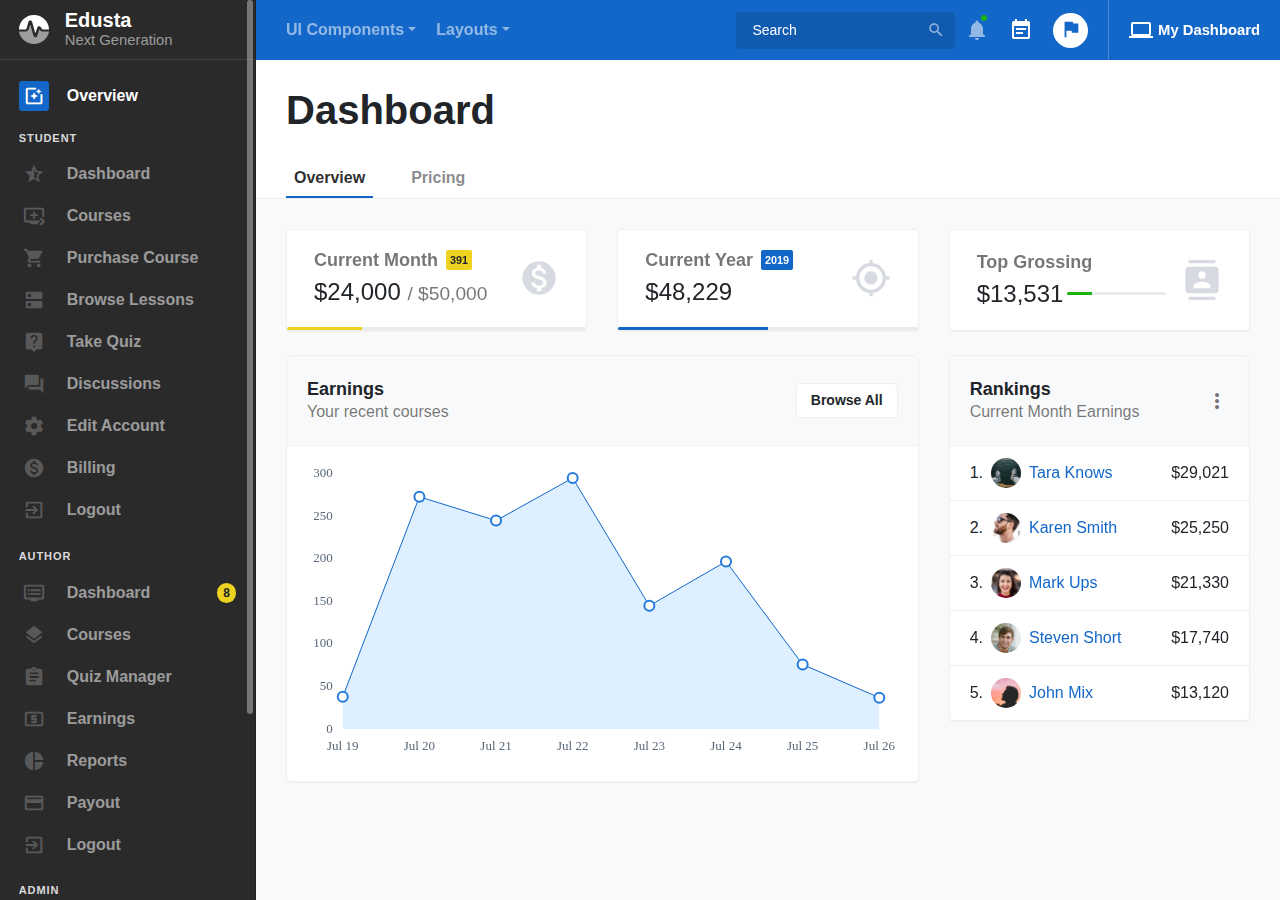
==== index.html @ 855cfa7c "added-in" ====
<!DOCTYPE html>
<html lang="en" dir="ltr">

<head>
    <meta charset="utf-8">
    <meta http-equiv="X-UA-Compatible" content="IE=edge">
    <meta name="viewport" content="width=device-width, initial-scale=1, shrink-to-fit=no">
    <title>Dashboard</title>

    <!-- Prevent the demo from appearing in search engines -->
    <meta name="robots" content="noindex">

    <!-- Perfect Scrollbar -->
    <link type="text/css" href="assets/vendor/perfect-scrollbar.css" rel="stylesheet">

    <!-- App CSS -->
    <link type="text/css" href="assets/css/app.css" rel="stylesheet">
    <link type="text/css" href="assets/css/app.rtl.css" rel="stylesheet">

    <!-- Material Design Icons -->
    <link type="text/css" href="assets/css/vendor-material-icons.css" rel="stylesheet">
    <link type="text/css" href="assets/css/vendor-material-icons.rtl.css" rel="stylesheet">

    <!-- Font Awesome FREE Icons -->
    <link type="text/css" href="assets/css/vendor-fontawesome-free.css" rel="stylesheet">
    <link type="text/css" href="assets/css/vendor-fontawesome-free.rtl.css" rel="stylesheet">

    <!-- ion Range Slider -->
    <link type="text/css" href="assets/css/vendor-ion-rangeslider.css" rel="stylesheet">
    <link type="text/css" href="assets/css/vendor-ion-rangeslider.rtl.css" rel="stylesheet">


    <!-- Flatpickr -->
    <link type="text/css" href="assets/css/vendor-flatpickr.css" rel="stylesheet">
    <link type="text/css" href="assets/css/vendor-flatpickr.rtl.css" rel="stylesheet">
    <link type="text/css" href="assets/css/vendor-flatpickr-airbnb.css" rel="stylesheet">
    <link type="text/css" href="assets/css/vendor-flatpickr-airbnb.rtl.css" rel="stylesheet">

    <!-- Vector Maps -->
    <link type="text/css" href="assets/vendor/jqvmap/jqvmap.min.css" rel="stylesheet">



</head>

<body class="layout-default">











    <div class="mdk-drawer-layout js-mdk-drawer-layout" data-push data-responsive-width="992px" data-fullbleed>
        <div class="mdk-drawer-layout__content">

            <!-- Header Layout -->
            <div class="mdk-header-layout js-mdk-header-layout" data-has-scrolling-region>

                <!-- Header -->

                <div id="header" class="mdk-header js-mdk-header m-0" data-fixed data-effects="waterfall" data-retarget-mouse-scroll="false">
                    <div class="mdk-header__content">

                        <div class="navbar navbar-expand-sm navbar-main navbar-dark bg-primary pl-md-0 pr-0" id="navbar" data-primary>
                            <div class="container-fluid page__container pr-0">

                                <!-- Navbar toggler -->
                                <button class="navbar-toggler navbar-toggler-custom  d-lg-none d-flex mr-navbar" type="button" data-toggle="sidebar">
                                    <span class="material-icons icon-14pt">menu</span>
                                </button>




                                <div class="navbar-collapse collapse" id="navbarsExample03">
                                    <ul class="nav navbar-nav">
                                        <li class="nav-item dropdown">
                                            <a href="#" class="nav-link dropdown-toggle" data-toggle="dropdown">UI Components</a>
                                            <div class="dropdown-menu">
                                                <a class="dropdown-item" href="ui-buttons.html">Buttons</a>
                                                <a class="dropdown-item" href="ui-alerts.html">Alerts</a>
                                                <a class="dropdown-item" href="ui-avatars.html">Avatars</a>
                                                <a class="dropdown-item" href="ui-modals.html">Modals</a>
                                                <a class="dropdown-item" href="ui-icons.html">Icons</a>
                                                <a class="dropdown-item" href="ui-range-sliders.html">Range Sliders</a>
                                                <a class="dropdown-item" href="ui-datetime.html">Time &amp; Date</a>
                                                <a class="dropdown-item" href="ui-tables.html">Tables</a>
                                                <a class="dropdown-item" href="ui-loaders.html">Loaders</a>
                                                <a class="dropdown-item" href="ui-drag.html">Drag &amp; Drop</a>
                                                <a class="dropdown-item" href="ui-pagination.html">Pagination</a>
                                                <div class="dropdown-divider"></div>
                                                <a class="dropdown-item" href="ui-forms.html">Forms</a>
                                                <a class="dropdown-item" href="ui-charts.html">Charts</a>
                                                <div class="dropdown-divider"></div>
                                                <div class="dropdown-header">Extras</div>
                                                <a class="dropdown-item" href="fullcalendar.html">Calendar</a>
                                                <a class="dropdown-item" href="ui-vector-maps.html">Vector Maps</a>

                                            </div>
                                        </li>
                                        <!-- <li class="nav-item ">
    <a class="nav-link" href="ui-forms.html">Forms</a>
  </li>
  <li class="nav-item ">
    <a class="nav-link" href="ui-charts.html">Charts</a>
  </li> -->
                                        <li class="nav-item dropdown">
                                            <a href="#" class="nav-link dropdown-toggle" data-toggle="dropdown">Layouts</a>
                                            <div class="dropdown-menu">
                                                <a class="dropdown-item active" href="index.html">Default</a>
                                                <!-- <a class="dropdown-item" href="fluid-index.html">Full Width Navs</a> -->
                                                <a class="dropdown-item" href="fixed-index.html">Fixed Navs</a>
                                                <a class="dropdown-item" href="mini-index.html">Mini Sidebar + Navs</a>
                                            </div>
                                        </li>
                                        <li>

                                    </ul>
                                </div>



                                <form class="ml-auto search-form search-form--light d-none d-sm-flex flex" action="index.html">
                                    <input type="text" class="form-control" placeholder="Search">
                                    <button class="btn" type="submit"><i class="material-icons">search</i></button>
                                </form>


                                <ul class="nav navbar-nav d-none d-md-flex">
                                    <li class="nav-item dropdown">
                                        <a href="#notifications_menu" class="nav-link dropdown-toggle" data-toggle="dropdown" data-caret="false">
                                            <i class="material-icons nav-icon navbar-notifications-indicator">notifications</i>
                                        </a>
                                        <div id="notifications_menu" class="dropdown-menu dropdown-menu-right navbar-notifications-menu">
                                            <div class="dropdown-item d-flex align-items-center py-2">
                                                <span class="flex navbar-notifications-menu__title m-0">Notifications</span>
                                                <a href="javascript:void(0)" class="text-muted"><small>Clear all</small></a>
                                            </div>
                                            <div class="navbar-notifications-menu__content" data-perfect-scrollbar>
                                                <div class="py-2">

                                                    <div class="dropdown-item d-flex">
                                                        <div class="mr-3">
                                                            <div class="avatar avatar-xs">
                                                                <img src="assets/images/256_daniel-gaffey-1060698-unsplash.jpg" alt="Avatar" class="avatar-img rounded-circle">
                                                            </div>
                                                        </div>
                                                        <div class="flex">
                                                            <a href="">A.Demian</a> left a comment on <a href="">Stack</a><br>
                                                            <small class="text-muted">1 minute ago</small>
                                                        </div>
                                                    </div>
                                                    <div class="dropdown-item d-flex">
                                                        <div class="mr-3">
                                                            <a href="#">
                                                                <div class="avatar avatar-xs">
                                                                    <span class="avatar-title bg-primary rounded-circle"><i class="material-icons icon-16pt">person_add</i></span>
                                                                </div>
                                                            </a>
                                                        </div>
                                                        <div class="flex">
                                                            New user <a href="#">Peter Parker</a> signed up.<br>
                                                            <small class="text-muted">1 hour ago</small>
                                                        </div>
                                                    </div>
                                                    <div class="dropdown-item d-flex">
                                                        <div class="mr-3">
                                                            <a href="#">
                                                                <div class="avatar avatar-xs">
                                                                    <span class="avatar-title rounded-circle">JD</span>
                                                                </div>
                                                            </a>
                                                        </div>
                                                        <div class="flex">
                                                            <a href="#">Big Joe</a> <small class="text-muted">wrote:</small><br>
                                                            <div>Hey, how are you? What about our next meeting</div>
                                                            <small class="text-muted">2 minutes ago</small>
                                                        </div>
                                                    </div>

                                                    <div class="dropdown-item d-flex">
                                                        <div class="mr-3">
                                                            <div class="avatar avatar-xs">
                                                                <img src="assets/images/256_daniel-gaffey-1060698-unsplash.jpg" alt="Avatar" class="avatar-img rounded-circle">
                                                            </div>
                                                        </div>
                                                        <div class="flex">
                                                            <a href="">A.Demian</a> left a comment on <a href="">Stack</a><br>
                                                            <small class="text-muted">1 minute ago</small>
                                                        </div>
                                                    </div>
                                                    <div class="dropdown-item d-flex">
                                                        <div class="mr-3">
                                                            <a href="#">
                                                                <div class="avatar avatar-xs">
                                                                    <span class="avatar-title bg-primary rounded-circle"><i class="material-icons icon-16pt">person_add</i></span>
                                                                </div>
                                                            </a>
                                                        </div>
                                                        <div class="flex">
                                                            New user <a href="#">Peter Parker</a> signed up.<br>
                                                            <small class="text-muted">1 hour ago</small>
                                                        </div>
                                                    </div>
                                                    <div class="dropdown-item d-flex">
                                                        <div class="mr-3">
                                                            <a href="#">
                                                                <div class="avatar avatar-xs">
                                                                    <span class="avatar-title rounded-circle">JD</span>
                                                                </div>
                                                            </a>
                                                        </div>
                                                        <div class="flex">
                                                            <a href="#">Big Joe</a> <small class="text-muted">wrote:</small><br>
                                                            <div>Hey, how are you? What about our next meeting</div>
                                                            <small class="text-muted">2 minutes ago</small>
                                                        </div>
                                                    </div>

                                                    <div class="dropdown-item d-flex">
                                                        <div class="mr-3">
                                                            <div class="avatar avatar-xs">
                                                                <img src="assets/images/256_daniel-gaffey-1060698-unsplash.jpg" alt="Avatar" class="avatar-img rounded-circle">
                                                            </div>
                                                        </div>
                                                        <div class="flex">
                                                            <a href="">A.Demian</a> left a comment on <a href="">Stack</a><br>
                                                            <small class="text-muted">1 minute ago</small>
                                                        </div>
                                                    </div>
                                                    <div class="dropdown-item d-flex">
                                                        <div class="mr-3">
                                                            <a href="#">
                                                                <div class="avatar avatar-xs">
                                                                    <span class="avatar-title bg-primary rounded-circle"><i class="material-icons icon-16pt">person_add</i></span>
                                                                </div>
                                                            </a>
                                                        </div>
                                                        <div class="flex">
                                                            New user <a href="#">Peter Parker</a> signed up.<br>
                                                            <small class="text-muted">1 hour ago</small>
                                                        </div>
                                                    </div>
                                                    <div class="dropdown-item d-flex">
                                                        <div class="mr-3">
                                                            <a href="#">
                                                                <div class="avatar avatar-xs">
                                                                    <span class="avatar-title rounded-circle">JD</span>
                                                                </div>
                                                            </a>
                                                        </div>
                                                        <div class="flex">
                                                            <a href="#">Big Joe</a> <small class="text-muted">wrote:</small><br>
                                                            <div>Hey, how are you? What about our next meeting</div>
                                                            <small class="text-muted">2 minutes ago</small>
                                                        </div>
                                                    </div>

                                                </div>
                                            </div>
                                            <a href="javascript:void(0);" class="dropdown-item text-center navbar-notifications-menu__footer">View All</a>
                                        </div>
                                    </li>
                                    <li class="nav-item">
                                        <a href="#events-drawer" data-toggle="sidebar" class="nav-link d-flex align-items-center">
                                            <i class="material-icons nav-icon">event_note</i>
                                        </a>
                                    </li>
                                    <li class="nav-item nav-item-circle">
                                        <a href="#" class="nav-link d-flex align-items-center navbar-circle-link">
                                            <span class="rounded-circle">
                                                <span class="material-icons text-primary">flag</span>
                                            </span>
                                        </a>
                                    </li>
                                </ul>

                                <div class="dropdown">
                                    <a href="#" data-toggle="dropdown" data-caret="false" class="dropdown-toggle navbar-toggler navbar-toggler-dashboard border-left d-flex align-items-center ml-navbar">
                                        <span class="material-icons">laptop</span> My Dashboard
                                    </a>
                                    <div id="company_menu" class="dropdown-menu dropdown-menu-right navbar-company-menu">
                                        <div class="dropdown-item d-flex align-items-center py-2 navbar-company-info py-3">

                                            <span class="mr-3">
                                                <img src="assets/images/frontted-logo-blue.svg" width="43" height="43" alt="avatar">
                                            </span>
                                            <span class="flex d-flex flex-column">
                                                <strong class="h5 m-0">Adrian D.</strong>
                                                <small class="text-muted text-uppercase">STUDENT</small>
                                            </span>

                                        </div>
                                        <div class="dropdown-divider"></div>
                                        <a class="dropdown-item d-flex align-items-center py-2" href="edit-account.html">
                                            <span class="material-icons mr-2">account_circle</span> Edit Account
                                        </a>
                                        <a class="dropdown-item d-flex align-items-center py-2" href="#">
                                            <span class="material-icons mr-2">settings</span> Settings
                                        </a>
                                        <a class="dropdown-item d-flex align-items-center py-2" href="login.html">
                                            <span class="material-icons mr-2">exit_to_app</span> Logout
                                        </a>
                                    </div>
                                </div>

                            </div>
                        </div>

                    </div>
                </div>

                <!-- // END Header -->

                <!-- Header Layout Content -->
                <div class="mdk-header-layout__content mdk-header-layout__content--fullbleed mdk-header-layout__content--scrollable page" style="padding-top: 60px;">





                    <div class="page__heading">
                        <div class="container-fluid page__container">
                            <h1 class="mb-0">Dashboard</h1>
                        </div>
                    </div>
                    <div class="bg-white border-bottom mb-3">
                        <div class="container-fluid nav nav-tabs" role="tablist">
                            <a href="#activity_all" class="active" data-toggle="tab" role="tab" aria-controls="activity_all" aria-selected="true">Overview</a>
                            <a href="#activity_purchases" data-toggle="tab" role="tab" aria-selected="false">Pricing</a>
                        </div>
                    </div>
                    <div class="container-fluid page__container">
                        <div class="tab-content">
                            <div class="tab-pane active show fade" id="activity_all">
                                <!-- FIRST TAB CONTENT -->
                                <div class="row card-group-row">
                                    <div class="col-lg-4 col-md-6 card-group-row__col">
                                        <div class="card card-group-row__card">
                                            <div class="card-body-x-lg card-body d-flex flex-row align-items-center">
                                                <div class="flex">
                                                    <div class="card-header__title text-muted mb-2 d-flex">Current Month <span class="badge badge-warning ml-2">391</span></div>
                                                    <span class="h4 m-0">&dollar;24,000 <small class="text-muted"> / &dollar;50,000</small> </span>
                                                </div>
                                                <div><i class="material-icons icon-muted icon-40pt ml-3">monetization_on</i></div>
                                            </div>
                                            <div class="progress" style="height: 3px;">
                                                <div class="progress-bar bg-warning" role="progressbar" style="width: 25%;" aria-valuenow="25" aria-valuemin="0" aria-valuemax="100"></div>
                                            </div>
                                        </div>
                                    </div>
                                    <div class="col-lg-4 col-md-6 card-group-row__col">
                                        <div class="card card-group-row__card">
                                            <div class="card-body-x-lg card-body d-flex flex-row align-items-center">
                                                <div class="flex">
                                                    <div class="card-header__title text-muted d-flex mb-2">Current Year <span class="badge badge-primary ml-2">2019</span></div>
                                                    <span class="h4 m-0">&dollar;48,229 </span>
                                                </div>
                                                <div><i class="material-icons icon-muted icon-40pt ml-3">gps_fixed</i></div>
                                            </div>
                                            <div class="progress" style="height: 3px;">
                                                <div class="progress-bar" role="progressbar" style="width: 50%;" aria-valuenow="50" aria-valuemin="0" aria-valuemax="100"></div>
                                            </div>
                                        </div>
                                    </div>
                                    <div class="col-lg-4 col-md-6 card-group-row__col">
                                        <div class="card card-group-row__card">
                                            <div class="card-body-x-lg card-body d-flex flex-row align-items-center">
                                                <div class="flex">
                                                    <div class="card-header__title text-muted mb-2">Top Grossing</div>

                                                    <div class="d-flex align-items-center">
                                                        <div class="h4 m-0">&dollar;13,531 </div>
                                                        <div class="progress ml-1" style="width:100%;height: 3px;">
                                                            <div class="progress-bar bg-success" role="progressbar" style="width: 25%;" aria-valuenow="25" aria-valuemin="0" aria-valuemax="100"></div>
                                                        </div>
                                                    </div>
                                                </div>
                                                <div><i class="material-icons icon-muted icon-40pt ml-3">contacts</i></div>
                                            </div>
                                        </div>
                                    </div>
                                </div>

                                <div class="row">
                                    <div class="col-md-8">
                                        <div class="card">
                                            <div class="card-header card-header-large bg-light d-flex align-items-center">
                                                <div class="flex">
                                                    <h4 class="card-header__title">Earnings</h4>
                                                    <div class="card-subtitle text-muted">Your recent courses</div>
                                                </div>
                                                <div class="ml-auto">
                                                    <a href="author-earnings.html" class="btn btn-light">Browse All</a>
                                                </div>
                                            </div>

                                            <div class="card-body">

                                                <div class="chart" style="height: 295px;">
                                                    <canvas id="viewsChart">
                                                        <span style="font-size: 1rem;"><strong>Views</strong> area chart goes here.</span>
                                                    </canvas>
                                                </div>
                                            </div>
                                        </div>
                                    </div>
                                    <div class="col-md-4">

                                        <div class="card">
                                            <div class="card-header card-header-large bg-light d-flex align-items-center">
                                                <div class="flex">
                                                    <h4 class="card-header__title">Rankings</h4>
                                                    <div class="card-subtitle text-muted">Current Month Earnings</div>
                                                </div>

                                                <div class="dropdown ml-auto">
                                                    <a href="#" class="dropdown-toggle text-muted" data-caret="false" data-toggle="dropdown">
                                                        <i class="material-icons">more_vert</i>
                                                    </a>
                                                    <div class="dropdown-menu dropdown-menu-right">
                                                        <a class="dropdown-item" href="#">Go to Report</a>
                                                        <a class="dropdown-item" href="#">Other Statistics</a>
                                                        <div class="dropdown-divider"></div>
                                                        <a class="dropdown-item text-danger" href="#">Archive</a>
                                                    </div>
                                                </div>

                                            </div>


                                            <ul class="list-group list-rankings">

                                                <li class="list-group-item">
                                                    <div class="media align-items-center">
                                                        <span class="mr-2">1.</span>
                                                        <img src="assets/images/256_daniel-gaffey-1060698-unsplash.jpg" class="img-fluid rounded-circle mr-2" width="30" alt="...">
                                                        <div class="media-body">
                                                            <a href="#">Tara Knows</a>
                                                        </div>
                                                        <div>&dollar;29,021</div>
                                                    </div>
                                                </li>

                                                <li class="list-group-item">
                                                    <div class="media align-items-center">
                                                        <span class="mr-2">2.</span>
                                                        <img src="assets/images/256_jeremy-banks-798787-unsplash.jpg" class="img-fluid rounded-circle mr-2" width="30" alt="...">
                                                        <div class="media-body">
                                                            <a href="#">Karen Smith</a>
                                                        </div>
                                                        <div>&dollar;25,250</div>
                                                    </div>
                                                </li>

                                                <li class="list-group-item">
                                                    <div class="media align-items-center">
                                                        <span class="mr-2">3.</span>
                                                        <img src="assets/images/256_michael-dam-258165-unsplash.jpg" class="img-fluid rounded-circle mr-2" width="30" alt="...">
                                                        <div class="media-body">
                                                            <a href="#">Mark Ups</a>
                                                        </div>
                                                        <div>&dollar;21,330</div>
                                                    </div>
                                                </li>

                                                <li class="list-group-item">
                                                    <div class="media align-items-center">
                                                        <span class="mr-2">4.</span>
                                                        <img src="assets/images/256_s-a-r-a-h-s-h-a-r-p-764291-unsplash.jpg" class="img-fluid rounded-circle mr-2" width="30" alt="...">
                                                        <div class="media-body">
                                                            <a href="#">Steven Short</a>
                                                        </div>
                                                        <div>&dollar;17,740</div>
                                                    </div>
                                                </li>

                                                <li class="list-group-item">
                                                    <div class="media align-items-center">
                                                        <span class="mr-2">5.</span>
                                                        <img src="assets/images/256_luke-porter-261779-unsplash.jpg" class="img-fluid rounded-circle mr-2" width="30" alt="...">
                                                        <div class="media-body">
                                                            <a href="#">John Mix</a>
                                                        </div>
                                                        <div>&dollar;13,120</div>
                                                    </div>
                                                </li>

                                            </ul>

                                        </div>
                                    </div>
                                </div>
                                <!-- END FIRST TAB CONTENT -->
                            </div>
                            <div class="tab-pane fade" id="activity_purchases">
                                <!-- SECOND TAB CONTENT -->



                                <div class="row card-group-row  pt-2">

                                    <div class="col-md-6 col-lg-4 card-group-row__col">
                                        <div class="card card-group-row__card pricing__card">

                                            <div class="card-body d-flex flex-column">
                                                <div class="text-center">
                                                    <h4 class="pricing__title mb-0">Personal</h4>
                                                    <div class="d-flex align-items-center justify-content-center border-bottom-2 flex pb-3">
                                                        <span class="pricing__amount headings-color">29</span>
                                                        <span class="d-flex flex-column">
                                                            <span class="pricing__currency text-dark-gray text-left">USD</span>
                                                            <span class="pricing__duration text-dark-gray">*monthly</span>
                                                        </span>
                                                    </div>
                                                </div>
                                                <div class="card-body d-flex flex-column">

                                                    <ul class="list-unstyled pricing__features">

                                                        <li>HTML/SCSS/JS</li>

                                                        <li>6 Months Support</li>

                                                    </ul>

                                                    <a href="https://www.frontted.com/admins/educate-learning-app-theme" class="btn btn-secondary mt-auto">Purchase Now</a>
                                                </div>
                                            </div>
                                        </div>
                                    </div>

                                    <div class="col-md-6 col-lg-4 card-group-row__col">
                                        <div class="card card-group-row__card pricing__card pricing__card--popular">

                                            <span class="pricing__card-badge">most popular</span>

                                            <div class="card-body d-flex flex-column">
                                                <div class="text-center">
                                                    <h4 class="pricing__title mb-0">Developers</h4>
                                                    <div class="d-flex align-items-center justify-content-center border-bottom-2 flex pb-3">
                                                        <span class="pricing__amount headings-color">59</span>
                                                        <span class="d-flex flex-column">
                                                            <span class="pricing__currency text-dark-gray text-left">USD</span>
                                                            <span class="pricing__duration text-dark-gray">*monthly</span>
                                                        </span>
                                                    </div>
                                                </div>
                                                <div class="card-body d-flex flex-column">

                                                    <ul class="list-unstyled pricing__features">

                                                        <li>HTML/SCSS/JS</li>

                                                        <li>6 Months Support</li>

                                                        <li>HTML/SCSS/JS</li>

                                                        <li>6 Months Support</li>

                                                    </ul>

                                                    <a href="https://www.frontted.com/admins/educate-learning-app-theme" class="btn btn-primary mt-auto">Purchase Now</a>
                                                </div>
                                            </div>
                                        </div>
                                    </div>

                                    <div class="col-md-6 col-lg-4 card-group-row__col">
                                        <div class="card card-group-row__card pricing__card">

                                            <div class="card-body d-flex flex-column">
                                                <div class="text-center">
                                                    <h4 class="pricing__title mb-0">Personal</h4>
                                                    <div class="d-flex align-items-center justify-content-center border-bottom-2 flex pb-3">
                                                        <span class="pricing__amount headings-color">199</span>
                                                        <span class="d-flex flex-column">
                                                            <span class="pricing__currency text-dark-gray text-left">USD</span>
                                                            <span class="pricing__duration text-dark-gray">*monthly</span>
                                                        </span>
                                                    </div>
                                                </div>
                                                <div class="card-body d-flex flex-column">

                                                    <ul class="list-unstyled pricing__features">

                                                        <li>HTML/SCSS/JS</li>

                                                        <li>6 Months Support</li>

                                                        <li>HTML/SCSS/JS</li>

                                                        <li>6 Months Support</li>

                                                        <li>HTML/SCSS/JS</li>

                                                        <li>6 Months Support</li>

                                                    </ul>

                                                    <a href="https://www.frontted.com/admins/educate-learning-app-theme" class="btn btn-secondary mt-auto">Purchase Now</a>
                                                </div>
                                            </div>
                                        </div>
                                    </div>

                                </div>

                                <!-- END SECOND TAB -->
                            </div>
                            <div class="tab-pane fade" id="activity_emails">
                                Ducimus aperiam aut corporis, facere nobis id quos dignissimos, ut corrupti asperiores reprehenderit culpa praesentium exercitationem, officia commodi.
                            </div>
                            <div class="tab-pane fade" id="activity_quotes">
                                Odit consectetur dolore maxime similique qui officia deserunt fugiat quo tempore consequuntur dicta ratione sint commodi eum eligendi, magnam aliquid expedita quas accusantium, sed nobis tenetur illum mollitia. Quis ipsum tenetur distinctio tempore vitae atque quam.
                            </div>
                        </div>
                    </div>


                </div>
                <!-- // END header-layout__content -->

            </div>
            <!-- // END header-layout -->

        </div>
        <!-- // END drawer-layout__content -->

        <div class="mdk-drawer  js-mdk-drawer" id="default-drawer" data-align="start">
            <div class="mdk-drawer__content">
                <div class="sidebar sidebar-dark sidebar-left bg-dark-gray" data-perfect-scrollbar>

                    <div class="d-flex align-items-center sidebar-p-a sidebar-account flex-shrink-0">
                        <a href="index.html" class="flex d-flex align-items-center text-underline-0">
                            <span class="mr-3">
                                <!-- LOGO -->
                                <svg width="30px" viewBox="0 0 27 26" version="1.1" xmlns="http://www.w3.org/2000/svg" xmlns:xlink="http://www.w3.org/1999/xlink">
                                    <g id="drawer-logo-wrapper" stroke="none" stroke-width="1" fill="currentColor" fill-rule="evenodd">
                                        <path d="M21.9257604,14.9506975 C20.582703,15.0217165 19.3145795,14.3502722 18.6558508,13.2193504 C18.5961377,13.1299507 18.488013,13.0821416 18.3788008,13.0968482 C18.2695887,13.1115549 18.1791809,13.1860986 18.1471473,13.287853 L16.3403333,18.8266167 C16.0783106,19.5012544 15.4036423,19.9432488 14.6567374,19.9295884 C13.9098324,19.915928 13.2530282,19.4495818 13.0177202,18.7658483 L10.3561926,9.20532122 C10.3224612,9.0828362 10.2066255,8.99820016 10.075223,9.00002907 C9.94382048,9.00185799 9.83056595,9.0896826 9.8005142,9.21305538 C9.53809432,10.6490488 9.07561673,12.0442508 8.42563983,13.3607751 C7.81040896,14.4321066 6.59978897,15.0547797 5.33446397,14.9506975 L0.286383595,14.9506975 C0.200836429,14.9508269 0.119789989,14.987678 0.0652579686,15.0512416 C0.0105052402,15.1148427 -0.011403821,15.1989481 0.00568007946,15.2799517 C1.26517458,21.5063521 6.92177656,26 13.500072,26 C20.0783674,26 25.7349694,21.5063521 26.9944639,15.2799517 C27.0112295,15.1987308 26.9894777,15.1145345 26.935158,15.050392 C26.8808383,14.9862496 26.7996356,14.9488738 26.7137603,14.9484877 C23.5217604,14.9499609 21.9257604,14.9506975 21.9257604,14.9506975 Z" opacity="0.539999962"></path>
                                        <path d="M5.48262697,13.1162874 C6.53570764,13.1162874 6.62233928,13.1162874 7.63604194,9.25361392 C7.86780969,8.37139838 8.14008055,7.33311522 8.48548201,6.11058557 C8.7087856,5.42413873 9.37946641,4.96506482 10.1258577,4.98776578 C10.8742462,4.96784002 11.5440567,5.43246093 11.761733,6.1225074 L14.4619398,15.7986995 C14.4940991,15.9151627 14.6022445,15.9971672 14.7273152,15.9999282 C14.8523859,16.0026893 14.9643174,15.9255432 15.0019812,15.8106214 L16.5152221,11.1654422 C16.7421482,10.5403405 17.3447552,10.1140124 18.0318383,10.0924774 C18.6964712,10.0434044 19.3301356,10.3708193 19.6553377,10.9313408 C19.7678463,11.1405147 19.8803549,11.3453535 19.9759873,11.5426056 C20.6296623,12.8128226 20.8198019,13.1119522 21.7761252,13.1119522 L26.7186288,13.1119522 C26.7943575,13.1119652 26.8669186,13.0826781 26.9200192,13.030667 C26.9730799,12.97881 27.0019231,12.9083695 26.9999003,12.8355824 C26.9032945,5.71885474 20.8862135,-0.00118613704 13.4977698,1.84496545e-07 C6.10932623,0.00118650603 0.0942250201,5.72315932 8.19668591e-05,12.8399177 C-0.00175692205,12.9131783 0.0274115935,12.9840093 0.080884445,13.0361333 C0.134357296,13.0882573 0.207535985,13.1171917 0.283603687,13.1162874 L5.48262697,13.1162874 Z" id="Shape"></path>
                                    </g>
                                </svg>
                            </span>
                            <span class="flex d-flex flex-column">
                                <span class="sidebar-brand">Edusta</span>
                                <small>Next Generation</small>
                            </span>
                        </a>
                    </div>


                    <ul class="sidebar-menu">
                        <li class="sidebar-menu-item active">
                            <a class="sidebar-menu-button" href="index.html">

                                <i class="sidebar-menu-icon sidebar-menu-icon--left material-icons">photo_filter</i>
                                <span class="sidebar-menu-text">Overview</span>
                            </a>
                        </li>
                    </ul>

                    <div class="sidebar-heading">Student</div>
                    <div class="sidebar-block p-0">
                        <ul class="sidebar-menu mt-0">
                            <li class="sidebar-menu-item">
                                <a class="sidebar-menu-button" href="student-dashboard.html">
                                    <i class="sidebar-menu-icon sidebar-menu-icon--left material-icons">star_half</i>
                                    <span class="sidebar-menu-text">Dashboard</span>
                                </a>
                            </li>
                            <li class="sidebar-menu-item">
                                <a class="sidebar-menu-button" href="student-courses.html">
                                    <i class="sidebar-menu-icon sidebar-menu-icon--left material-icons">queue_play_next</i>
                                    <span class="sidebar-menu-text">Courses</span>
                                </a>
                            </li>
                            <li class="sidebar-menu-item">
                                <a class="sidebar-menu-button" href="student-course-purchase.html">
                                    <i class="sidebar-menu-icon sidebar-menu-icon--left material-icons">shopping_cart</i>
                                    <span class="sidebar-menu-text">Purchase Course</span>
                                </a>
                            </li>
                            <li class="sidebar-menu-item">
                                <a class="sidebar-menu-button" href="student-lessons.html">
                                    <i class="sidebar-menu-icon sidebar-menu-icon--left material-icons">dns</i>
                                    <span class="sidebar-menu-text">Browse Lessons</span>
                                </a>
                            </li>
                            <li class="sidebar-menu-item">
                                <a class="sidebar-menu-button" href="student-quiz.html">
                                    <i class="sidebar-menu-icon sidebar-menu-icon--left material-icons">live_help</i>
                                    <span class="sidebar-menu-text">Take Quiz</span>
                                </a>
                            </li>
                            <li class="sidebar-menu-item">
                                <a class="sidebar-menu-button" href="student-discussions.html">
                                    <i class="sidebar-menu-icon sidebar-menu-icon--left material-icons">forum</i>
                                    <span class="sidebar-menu-text">Discussions</span>
                                </a>
                            </li>
                            <li class="sidebar-menu-item">
                                <a class="sidebar-menu-button" href="edit-account.html">
                                    <i class="sidebar-menu-icon sidebar-menu-icon--left material-icons">settings</i>
                                    <span class="sidebar-menu-text">Edit Account</span>
                                </a>
                            </li>
                            <li class="sidebar-menu-item">
                                <a class="sidebar-menu-button" href="student-billing.html">
                                    <i class="sidebar-menu-icon sidebar-menu-icon--left material-icons">monetization_on</i>
                                    <span class="sidebar-menu-text">Billing</span>
                                </a>
                            </li>
                            <li class="sidebar-menu-item">
                                <a class="sidebar-menu-button" href="login.html">
                                    <i class="sidebar-menu-icon sidebar-menu-icon--left material-icons">exit_to_app</i>
                                    <span class="sidebar-menu-text">Logout</span>
                                </a>
                            </li>
                        </ul>
                    </div>


                    <div class="sidebar-heading">Author</div>
                    <div class="sidebar-block p-0">
                        <ul class="sidebar-menu mt-0">
                            <li class="sidebar-menu-item">
                                <a class="sidebar-menu-button" href="author-dashboard.html">
                                    <i class="sidebar-menu-icon sidebar-menu-icon--left material-icons">dvr</i>
                                    <span class="sidebar-menu-text">Dashboard</span>
                                    <span class="badge badge-warning rounded-circle badge-notifications ml-auto">8</span>
                                </a>
                            </li>
                            <li class="sidebar-menu-item">
                                <a class="sidebar-menu-button" href="author-courses.html">
                                    <i class="sidebar-menu-icon sidebar-menu-icon--left material-icons">layers</i>
                                    <span class="sidebar-menu-text">Courses</span>
                                </a>
                            </li>
                            <li class="sidebar-menu-item">
                                <a class="sidebar-menu-button" href="author-quiz-manager.html">
                                    <i class="sidebar-menu-icon sidebar-menu-icon--left material-icons">assignment</i>
                                    <span class="sidebar-menu-text">Quiz Manager</span>
                                </a>
                            </li>
                            <li class="sidebar-menu-item">
                                <a class="sidebar-menu-button" href="author-earnings.html">
                                    <i class="sidebar-menu-icon sidebar-menu-icon--left material-icons">local_atm</i>
                                    <span class="sidebar-menu-text">Earnings</span>
                                </a>
                            </li>
                            <li class="sidebar-menu-item">
                                <a class="sidebar-menu-button" href="author-reports.html">
                                    <i class="sidebar-menu-icon sidebar-menu-icon--left material-icons">pie_chart</i>
                                    <span class="sidebar-menu-text">Reports</span>
                                </a>
                            </li>
                            <li class="sidebar-menu-item">
                                <a class="sidebar-menu-button" href="author-payout.html">
                                    <i class="sidebar-menu-icon sidebar-menu-icon--left material-icons">credit_card</i>
                                    <span class="sidebar-menu-text">Payout</span>
                                </a>
                            </li>
                            <li class="sidebar-menu-item">
                                <a class="sidebar-menu-button" href="login.html">
                                    <i class="sidebar-menu-icon sidebar-menu-icon--left material-icons">exit_to_app</i>
                                    <span class="sidebar-menu-text">Logout</span>
                                </a>
                            </li>
                        </ul>
                    </div>

                    <div class="sidebar-heading">Admin</div>
                    <div class="sidebar-block p-0">
                        <ul class="sidebar-menu mt-0">
                            <li class="sidebar-menu-item">
                                <a class="sidebar-menu-button" href="admin-dashboard.html">
                                    <i class="sidebar-menu-icon sidebar-menu-icon--left material-icons">dvr</i>
                                    <span class="sidebar-menu-text">Dashboard</span>
                                </a>
                            </li>
                            <li class="sidebar-menu-item">
                                <a class="sidebar-menu-button" href="admin-emails.html">
                                    <i class="sidebar-menu-icon sidebar-menu-icon--left material-icons">email</i>
                                    <span class="sidebar-menu-text">Emails</span>
                                </a>
                            </li>
                            <li class="sidebar-menu-item">
                                <a class="sidebar-menu-button" href="admin-chat.html">
                                    <i class="sidebar-menu-icon sidebar-menu-icon--left material-icons">comment</i>
                                    <span class="sidebar-menu-text">Chat</span>
                                </a>
                            </li>
                            <li class="sidebar-menu-item">
                                <a class="sidebar-menu-button" href="admin-tickets.html">
                                    <i class="sidebar-menu-icon sidebar-menu-icon--left material-icons">local_offer</i>
                                    <span class="sidebar-menu-text">Tickets</span>
                                    <span class="badge badge-warning badge-notifications ml-auto">NEW</span>
                                </a>
                            </li>
                            <li class="sidebar-menu-item">
                                <a class="sidebar-menu-button" href="admin-trello.html">
                                    <i class="sidebar-menu-icon sidebar-menu-icon--left material-icons">touch_app</i>
                                    <span class="sidebar-menu-text">Trello</span>
                                </a>
                            </li>
                        </ul>
                    </div>
                </div>
            </div>
        </div>
    </div>
    <!-- // END drawer-layout -->

    <div class="mdk-drawer js-mdk-drawer" id="events-drawer" data-align="end">
        <div class="mdk-drawer__content">
            <div class="sidebar sidebar-light sidebar-left" data-perfect-scrollbar>




                <small class="text-dark-gray px-3 py-1">
                    <strong>Thursday, 28 Feb</strong>
                </small>

                <div class="list-group list-group-flush">

                    <div class="list-group-item bg-light">
                        <div class="row">
                            <div class="col-auto d-flex flex-column">
                                <small>12:30 PM</small>
                                <small class="text-dark-gray">2 hrs</small>
                            </div>
                            <div class="col">
                                <div class="d-flex flex-column flex">
                                    <a href="#" class="text-body"><strong class="text-15pt">Marketing Team Meeting</strong></a>

                                    <small class="text-muted d-flex align-items-center"><i class="material-icons icon-16pt mr-1">location_on</i> 16845 Hicks Road</small>


                                </div>
                                <div class="avatar-group mt-2">

                                    <div class="avatar avatar-xs">
                                        <img src="assets/images/256_joao-silas-636453-unsplash.jpg" alt="Avatar" class="avatar-img rounded-circle">
                                    </div>

                                    <div class="avatar avatar-xs">
                                        <img src="assets/images/256_jeremy-banks-798787-unsplash.jpg" alt="Avatar" class="avatar-img rounded-circle">
                                    </div>

                                    <div class="avatar avatar-xs">
                                        <img src="assets/images/256_daniel-gaffey-1060698-unsplash.jpg" alt="Avatar" class="avatar-img rounded-circle">
                                    </div>

                                </div>
                            </div>
                        </div>
                    </div>

                </div>

                <small class="text-dark-gray px-3 py-1">
                    <strong>Wednesday, 27 Feb</strong>
                </small>

                <div class="list-group list-group-flush">

                    <div class="list-group-item bg-light">
                        <div class="row">
                            <div class="col-auto d-flex flex-column">
                                <small>07:48 PM</small>
                                <small class="text-dark-gray">30 min</small>
                            </div>
                            <div class="col">
                                <div class="d-flex flex-column flex">
                                    <a href="#" class="text-body"><strong class="text-15pt">Call Alex</strong></a>


                                    <small class="text-muted d-flex align-items-center"><i class="material-icons icon-16pt mr-1">phone</i> 202-555-0131</small>

                                </div>



                            </div>
                        </div>
                    </div>

                </div>

                <small class="text-dark-gray px-3 py-1">
                    <strong>Tuesday, 26 Feb</strong>
                </small>

                <div class="list-group list-group-flush">

                    <div class="list-group-item bg-light">
                        <div class="row">
                            <div class="col-auto d-flex flex-column">
                                <small>03:13 PM</small>
                                <small class="text-dark-gray">2 hrs</small>
                            </div>
                            <div class="col">
                                <div class="d-flex flex-column flex">
                                    <a href="#" class="text-body"><strong class="text-15pt">Design Team Meeting</strong></a>

                                    <small class="text-muted d-flex align-items-center"><i class="material-icons icon-16pt mr-1">location_on</i> 16845 Hicks Road</small>


                                </div>
                                <div class="avatar-group mt-2">

                                    <div class="avatar avatar-xs">
                                        <img src="assets/images/256_rsz_1andy-lee-642320-unsplash.jpg" alt="Avatar" class="avatar-img rounded-circle">
                                    </div>

                                    <div class="avatar avatar-xs">
                                        <img src="assets/images/256_michael-dam-258165-unsplash.jpg" alt="Avatar" class="avatar-img rounded-circle">
                                    </div>

                                    <div class="avatar avatar-xs">
                                        <img src="assets/images/256_luke-porter-261779-unsplash.jpg" alt="Avatar" class="avatar-img rounded-circle">
                                    </div>

                                    <div class="avatar avatar-xs">
                                        <img src="assets/images/stories/256_rsz_clem-onojeghuo-193397-unsplash.jpg" alt="Avatar" class="avatar-img rounded-circle">
                                    </div>

                                </div>
                            </div>
                        </div>
                    </div>

                </div>

                <small class="text-dark-gray px-3 py-1">
                    <strong>Monday, 25 Feb</strong>
                </small>

                <div class="list-group list-group-flush">

                    <div class="list-group-item bg-light">
                        <div class="row">
                            <div class="col-auto d-flex flex-column">
                                <small>12:30 PM</small>
                                <small class="text-dark-gray">2 hrs</small>
                            </div>
                            <div class="col d-flex">
                                <div class="d-flex flex-column flex">
                                    <a href="#" class="text-body"><strong class="text-15pt">Call Wendy</strong></a>


                                    <small class="text-muted d-flex align-items-center"><i class="material-icons icon-16pt mr-1">phone</i> 202-555-0131</small>

                                </div>


                                <div class="avatar avatar-xs">
                                    <img src="assets/images/256_michael-dam-258165-unsplash.jpg" alt="Avatar" class="avatar-img rounded-circle">
                                </div>


                            </div>
                        </div>
                    </div>

                </div>

            </div>
        </div>
    </div>

    <!-- App Settings FAB -->
    <div id="app-settings">
        <app-settings layout-active="default" :layout-location="{
      'default': 'index.html',
      'fixed': 'fixed-index.html',
      'fluid': 'fluid-index.html',
      'mini': 'mini-index.html'
    }"></app-settings>
    </div>

    <!-- jQuery -->
    <script src="assets/vendor/jquery.min.js"></script>

    <!-- Bootstrap -->
    <script src="assets/vendor/popper.min.js"></script>
    <script src="assets/vendor/bootstrap.min.js"></script>

    <!-- Perfect Scrollbar -->
    <script src="assets/vendor/perfect-scrollbar.min.js"></script>

    <!-- DOM Factory -->
    <script src="assets/vendor/dom-factory.js"></script>

    <!-- MDK -->
    <script src="assets/vendor/material-design-kit.js"></script>

    <!-- Range Slider -->
    <script src="assets/vendor/ion.rangeSlider.min.js"></script>
    <script src="assets/js/ion-rangeslider.js"></script>

    <!-- App -->
    <script src="assets/js/toggle-check-all.js"></script>
    <script src="assets/js/check-selected-row.js"></script>
    <script src="assets/js/dropdown.js"></script>
    <script src="assets/js/sidebar-mini.js"></script>
    <script src="assets/js/app.js"></script>

    <!-- App Settings (safe to remove) -->
    <script src="assets/js/app-settings.js"></script>


    <!-- Flatpickr -->
    <script src="assets/vendor/flatpickr/flatpickr.min.js"></script>
    <script src="assets/js/flatpickr.js"></script>

    <!-- Global Settings -->
    <script src="assets/js/settings.js"></script>

    <!-- Moment.js -->
    <script src="assets/vendor/moment.min.js"></script>
    <script src="assets/vendor/moment-range.js"></script>


    <!-- Chart.js -->
    <script src="assets/vendor/Chart.min.js"></script>

    <!-- App Charts JS -->
    <script src="assets/js/chartjs-rounded-bar.js"></script>
    <script src="assets/js/charts.js"></script>

    <!-- Chart Samples -->
    <script src="assets/js/page.analytics.js"></script>


</body>

</html>
---- assets/vendor/perfect-scrollbar.css ----
/*
 * Container style
 */
.ps {
  overflow: hidden !important;
  overflow-anchor: none;
  -ms-overflow-style: none;
  touch-action: auto;
  -ms-touch-action: auto;
}

/*
 * Scrollbar rail styles
 */
.ps__rail-x {
  display: none;
  opacity: 0;
  transition: background-color .2s linear, opacity .2s linear;
  -webkit-transition: background-color .2s linear, opacity .2s linear;
  height: 15px;
  /* there must be 'bottom' or 'top' for ps__rail-x */
  bottom: 0px;
  /* please don't change 'position' */
  position: absolute;
}

.ps__rail-y {
  display: none;
  opacity: 0;
  transition: background-color .2s linear, opacity .2s linear;
  -webkit-transition: background-color .2s linear, opacity .2s linear;
  width: 15px;
  /* there must be 'right' or 'left' for ps__rail-y */
  right: 0;
  /* please don't change 'position' */
  position: absolute;
}

.ps--active-x > .ps__rail-x,
.ps--active-y > .ps__rail-y {
  display: block;
  background-color: transparent;
}

.ps:hover > .ps__rail-x,
.ps:hover > .ps__rail-y,
.ps--focus > .ps__rail-x,
.ps--focus > .ps__rail-y,
.ps--scrolling-x > .ps__rail-x,
.ps--scrolling-y > .ps__rail-y {
  opacity: 0.6;
}

.ps .ps__rail-x:hover,
.ps .ps__rail-y:hover,
.ps .ps__rail-x:focus,
.ps .ps__rail-y:focus,
.ps .ps__rail-x.ps--clicking,
.ps .ps__rail-y.ps--clicking {
  background-color: #eee;
  opacity: 0.9;
}

/*
 * Scrollbar thumb styles
 */
.ps__thumb-x {
  background-color: #aaa;
  border-radius: 6px;
  transition: background-color .2s linear, height .2s ease-in-out;
  -webkit-transition: background-color .2s linear, height .2s ease-in-out;
  height: 6px;
  /* there must be 'bottom' for ps__thumb-x */
  bottom: 2px;
  /* please don't change 'position' */
  position: absolute;
}

.ps__thumb-y {
  background-color: #aaa;
  border-radius: 6px;
  transition: background-color .2s linear, width .2s ease-in-out;
  -webkit-transition: background-color .2s linear, width .2s ease-in-out;
  width: 6px;
  /* there must be 'right' for ps__thumb-y */
  right: 2px;
  /* please don't change 'position' */
  position: absolute;
}

.ps__rail-x:hover > .ps__thumb-x,
.ps__rail-x:focus > .ps__thumb-x,
.ps__rail-x.ps--clicking .ps__thumb-x {
  background-color: #999;
  height: 11px;
}

.ps__rail-y:hover > .ps__thumb-y,
.ps__rail-y:focus > .ps__thumb-y,
.ps__rail-y.ps--clicking .ps__thumb-y {
  background-color: #999;
  width: 11px;
}

/* MS supports */
@supports (-ms-overflow-style: none) {
  .ps {
    overflow: auto !important;
  }
}

@media screen and (-ms-high-contrast: active), (-ms-high-contrast: none) {
  .ps {
    overflow: auto !important;
  }
}
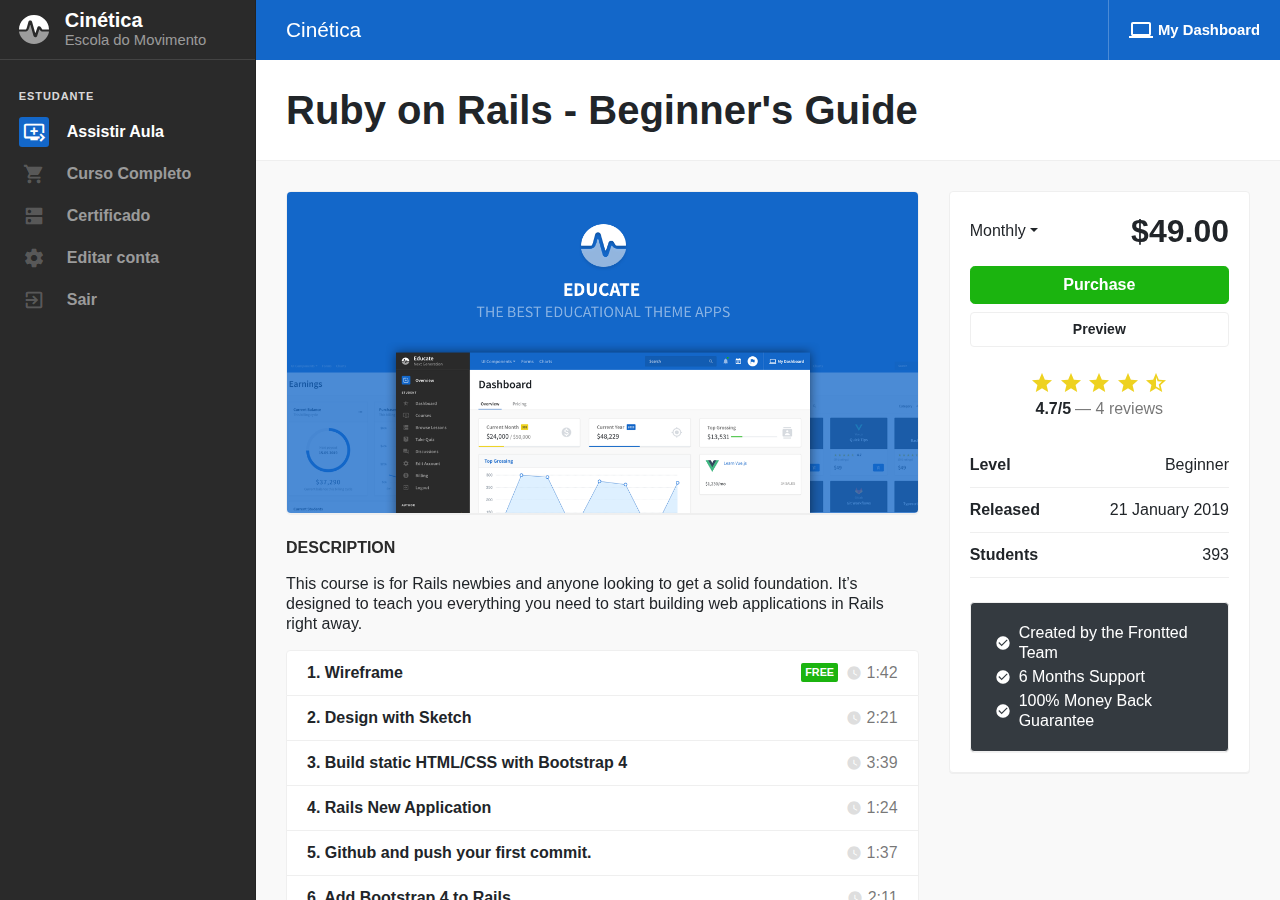
==== commit fab86c1b: "minimal index changes" ====
--- a/index.html
+++ b/index.html
@@ -5,7 +5,7 @@
     <meta charset="utf-8">
     <meta http-equiv="X-UA-Compatible" content="IE=edge">
     <meta name="viewport" content="width=device-width, initial-scale=1, shrink-to-fit=no">
-    <title>Dashboard</title>
+    <title>Ruby on Rails - Beginner&#39;s Guide</title>
 
     <!-- Prevent the demo from appearing in search engines -->
     <meta name="robots" content="noindex">
@@ -30,14 +30,6 @@
     <link type="text/css" href="assets/css/vendor-ion-rangeslider.rtl.css" rel="stylesheet">
 
 
-    <!-- Flatpickr -->
-    <link type="text/css" href="assets/css/vendor-flatpickr.css" rel="stylesheet">
-    <link type="text/css" href="assets/css/vendor-flatpickr.rtl.css" rel="stylesheet">
-    <link type="text/css" href="assets/css/vendor-flatpickr-airbnb.css" rel="stylesheet">
-    <link type="text/css" href="assets/css/vendor-flatpickr-airbnb.rtl.css" rel="stylesheet">
-
-    <!-- Vector Maps -->
-    <link type="text/css" href="assets/vendor/jqvmap/jqvmap.min.css" rel="stylesheet">
 
 
 
@@ -78,60 +70,15 @@
 
 
                                 <div class="navbar-collapse collapse" id="navbarsExample03">
-                                    <ul class="nav navbar-nav">
-                                        <li class="nav-item dropdown">
-                                            <a href="#" class="nav-link dropdown-toggle" data-toggle="dropdown">UI Components</a>
-                                            <div class="dropdown-menu">
-                                                <a class="dropdown-item" href="ui-buttons.html">Buttons</a>
-                                                <a class="dropdown-item" href="ui-alerts.html">Alerts</a>
-                                                <a class="dropdown-item" href="ui-avatars.html">Avatars</a>
-                                                <a class="dropdown-item" href="ui-modals.html">Modals</a>
-                                                <a class="dropdown-item" href="ui-icons.html">Icons</a>
-                                                <a class="dropdown-item" href="ui-range-sliders.html">Range Sliders</a>
-                                                <a class="dropdown-item" href="ui-datetime.html">Time &amp; Date</a>
-                                                <a class="dropdown-item" href="ui-tables.html">Tables</a>
-                                                <a class="dropdown-item" href="ui-loaders.html">Loaders</a>
-                                                <a class="dropdown-item" href="ui-drag.html">Drag &amp; Drop</a>
-                                                <a class="dropdown-item" href="ui-pagination.html">Pagination</a>
-                                                <div class="dropdown-divider"></div>
-                                                <a class="dropdown-item" href="ui-forms.html">Forms</a>
-                                                <a class="dropdown-item" href="ui-charts.html">Charts</a>
-                                                <div class="dropdown-divider"></div>
-                                                <div class="dropdown-header">Extras</div>
-                                                <a class="dropdown-item" href="fullcalendar.html">Calendar</a>
-                                                <a class="dropdown-item" href="ui-vector-maps.html">Vector Maps</a>
-
-                                            </div>
-                                        </li>
-                                        <!-- <li class="nav-item ">
-    <a class="nav-link" href="ui-forms.html">Forms</a>
-  </li>
-  <li class="nav-item ">
-    <a class="nav-link" href="ui-charts.html">Charts</a>
-  </li> -->
-                                        <li class="nav-item dropdown">
-                                            <a href="#" class="nav-link dropdown-toggle" data-toggle="dropdown">Layouts</a>
-                                            <div class="dropdown-menu">
-                                                <a class="dropdown-item active" href="index.html">Default</a>
-                                                <!-- <a class="dropdown-item" href="fluid-index.html">Full Width Navs</a> -->
-                                                <a class="dropdown-item" href="fixed-index.html">Fixed Navs</a>
-                                                <a class="dropdown-item" href="mini-index.html">Mini Sidebar + Navs</a>
-                                            </div>
-                                        </li>
-                                        <li>
-
-                                    </ul>
-                                </div>
-
-
-
-                                <form class="ml-auto search-form search-form--light d-none d-sm-flex flex" action="index.html">
-                                    <input type="text" class="form-control" placeholder="Search">
-                                    <button class="btn" type="submit"><i class="material-icons">search</i></button>
-                                </form>
-
-
-                                <ul class="nav navbar-nav d-none d-md-flex">
+                                    <p class="sidebar-brand text-white">Cinética</p>
+                                </div>
+
+
+
+                                
+
+
+                                <!-- <ul class="nav navbar-nav d-none d-md-flex">
                                     <li class="nav-item dropdown">
                                         <a href="#notifications_menu" class="nav-link dropdown-toggle" data-toggle="dropdown" data-caret="false">
                                             <i class="material-icons nav-icon navbar-notifications-indicator">notifications</i>
@@ -278,7 +225,7 @@
                                             </span>
                                         </a>
                                     </li>
-                                </ul>
+                                </ul> -->
 
                                 <div class="dropdown">
                                     <a href="#" data-toggle="dropdown" data-caret="false" class="dropdown-toggle navbar-toggler navbar-toggler-dashboard border-left d-flex align-items-center ml-navbar">
@@ -321,303 +268,215 @@
                 <div class="mdk-header-layout__content mdk-header-layout__content--fullbleed mdk-header-layout__content--scrollable page" style="padding-top: 60px;">
 
 
-
-
-
-                    <div class="page__heading">
-                        <div class="container-fluid page__container">
-                            <h1 class="mb-0">Dashboard</h1>
+                    <div class="page__heading border-bottom">
+                        <div class="container-fluid page__container d-flex align-items-center">
+                            <h1 class="mb-0">Ruby on Rails - Beginner&#39;s Guide</h1>
                         </div>
                     </div>
-                    <div class="bg-white border-bottom mb-3">
-                        <div class="container-fluid nav nav-tabs" role="tablist">
-                            <a href="#activity_all" class="active" data-toggle="tab" role="tab" aria-controls="activity_all" aria-selected="true">Overview</a>
-                            <a href="#activity_purchases" data-toggle="tab" role="tab" aria-selected="false">Pricing</a>
-                        </div>
-                    </div>
+
                     <div class="container-fluid page__container">
-                        <div class="tab-content">
-                            <div class="tab-pane active show fade" id="activity_all">
-                                <!-- FIRST TAB CONTENT -->
-                                <div class="row card-group-row">
-                                    <div class="col-lg-4 col-md-6 card-group-row__col">
-                                        <div class="card card-group-row__card">
-                                            <div class="card-body-x-lg card-body d-flex flex-row align-items-center">
-                                                <div class="flex">
-                                                    <div class="card-header__title text-muted mb-2 d-flex">Current Month <span class="badge badge-warning ml-2">391</span></div>
-                                                    <span class="h4 m-0">&dollar;24,000 <small class="text-muted"> / &dollar;50,000</small> </span>
+                        <div class="row">
+                            <div class="col-lg-8">
+                                <a href="" class="dp-preview card">
+                                    <img src="assets/images/preview_1.0.png" alt="digital product" class="img-fluid">
+                                    <span class="dp-preview__overlay">
+                                        <span class="btn btn-light">Preview</span>
+                                    </span>
+                                </a>
+                                <div class="mb-3"><strong class="text-dark-gray">DESCRIPTION</strong></div>
+                                <p class="mb-3">
+                                    This course is for Rails newbies and anyone looking to get a solid foundation. It’s designed to teach you everything you need to start building web applications in Rails right away.
+                                </p>
+
+
+                                <div class="">
+                                    <ul class="list-group list-lessons">
+                                        <li class="list-group-item d-flex">
+                                            <a href="#">1. Wireframe</a>
+                                            <div class="ml-auto d-flex align-items-center">
+                                                <span class="badge badge-success mr-2">FREE</span>
+                                                <span class="text-muted"><i class="material-icons icon-16pt icon-light">watch_later</i> 1:42</span>
+                                            </div>
+                                        </li>
+                                        <li class="list-group-item d-flex">
+                                            <a href="#">2. Design with Sketch</a>
+                                            <div class="ml-auto">
+                                                <span class="text-muted"><i class="material-icons icon-16pt icon-light">watch_later</i> 2:21</span>
+                                            </div>
+                                        </li>
+                                        <li class="list-group-item d-flex">
+                                            <a href="#">3. Build static HTML/CSS with Bootstrap 4</a>
+                                            <div class="ml-auto">
+                                                <span class="text-muted"><i class="material-icons icon-16pt icon-light">watch_later</i> 3:39</span>
+                                            </div>
+                                        </li>
+                                        <li class="list-group-item d-flex">
+                                            <a href="#">4. Rails New Application</a>
+                                            <div class="ml-auto">
+                                                <span class="text-muted"><i class="material-icons icon-16pt icon-light">watch_later</i> 1:24</span>
+                                            </div>
+                                        </li>
+                                        <li class="list-group-item d-flex">
+                                            <a href="#">5. Github and push your first commit.</a>
+                                            <div class="ml-auto">
+                                                <span class="text-muted"><i class="material-icons icon-16pt icon-light">watch_later</i> 1:37</span>
+                                            </div>
+                                        </li>
+                                        <li class="list-group-item d-flex">
+                                            <a href="#">6. Add Bootstrap 4 to Rails</a>
+                                            <div class="ml-auto">
+                                                <span class="text-muted"><i class="material-icons icon-16pt icon-light">watch_later</i> 2:11</span>
+                                            </div>
+                                        </li>
+                                        <li class="list-group-item d-flex">
+                                            <a href="#">7. Include Designed SASS assets</a>
+                                            <div class="ml-auto">
+                                                <span class="text-muted"><i class="material-icons icon-16pt icon-light">watch_later</i> 3:52</span>
+                                            </div>
+                                        </li>
+                                        <li class="list-group-item d-flex">
+                                            <a href="#">8. Basics of Routing</a>
+                                            <div class="ml-auto">
+                                                <span class="text-muted"><i class="material-icons icon-16pt icon-light">watch_later</i> 1:46</span>
+                                            </div>
+                                        </li>
+                                        <li class="list-group-item d-flex">
+                                            <a href="#">9. Postgres Database</a>
+                                            <div class="ml-auto">
+                                                <span class="text-muted"><i class="material-icons icon-16pt icon-light">watch_later</i> 1:42</span>
+                                            </div>
+                                        </li>
+                                        <li class="list-group-item d-flex">
+                                            <a href="#">10. Setup Authentification with Devise</a>
+                                            <div class="ml-auto">
+                                                <span class="text-muted"><i class="material-icons icon-16pt icon-light">watch_later</i> 1:42</span>
+                                            </div>
+                                        </li>
+                                        <li class="list-group-item d-flex">
+                                            <a href="#">11. Design &amp; Code the User Account</a>
+                                            <div class="ml-auto">
+                                                <span class="text-muted"><i class="material-icons icon-16pt icon-light">watch_later</i> 4:03</span>
+                                            </div>
+                                        </li>
+                                        <li class="list-group-item d-flex">
+                                            <a href="#">12. Scaffold a Discussions Feature with Rails</a>
+                                            <div class="ml-auto">
+                                                <span class="text-muted"><i class="material-icons icon-16pt icon-light">watch_later</i> 2:22</span>
+                                            </div>
+                                        </li>
+                                        <li class="list-group-item d-flex">
+                                            <a href="#">13. Refactoring and Refining</a>
+                                            <div class="ml-auto">
+                                                <span class="text-muted"><i class="material-icons icon-16pt icon-light">watch_later</i> 1:53</span>
+                                            </div>
+                                        </li>
+                                        <li class="list-group-item d-flex">
+                                            <a href="#">14. Validations</a>
+                                            <div class="ml-auto">
+                                                <span class="text-muted"><i class="material-icons icon-16pt icon-light">watch_later</i> 1:39</span>
+                                            </div>
+                                        </li>
+                                        <li class="list-group-item d-flex">
+                                            <a href="#">15. Rails Testing</a>
+                                            <div class="ml-auto">
+                                                <span class="text-muted"><i class="material-icons icon-16pt icon-light">watch_later</i> 1:42</span>
+                                            </div>
+                                        </li>
+                                        <li class="list-group-item d-flex">
+                                            <a href="#">16. Create Staging and Production Servers</a>
+                                            <div class="ml-auto">
+                                                <span class="text-muted"><i class="material-icons icon-16pt icon-light">watch_later</i> 1:42</span>
+                                            </div>
+                                        </li>
+                                        <li class="list-group-item d-flex">
+                                            <a href="#">17. Deploy your Rails App with Capistrano</a>
+                                            <div class="ml-auto">
+                                                <span class="text-muted"><i class="material-icons icon-16pt icon-light">watch_later</i> 1:42</span>
+                                            </div>
+                                        </li>
+                                    </ul>
+                                </div>
+                            </div>
+                            <div class="col-lg-4">
+                                <div class="card card-body">
+                                    <div class="d-flex align-items-center mb-3">
+                                        <div class="dropdown">
+                                            <a href="#" class="dropdown-toggle text-body" data-toggle="dropdown">Monthly</a>
+                                            <div class="dropdown-menu py-0">
+                                                <div class="dropdown-item py-3 border-bottom d-flex flex-column">
+                                                    <div class="d-flex align-items-center mb-2">
+                                                        <span>Montly</span>
+                                                        <strong class="ml-auto h4 m-0">$49.00</strong>
+                                                    </div>
+                                                    <ul class="pl-4 mb-2 text-muted">
+                                                        <li>Use for a single month</li>
+                                                        <li>Basic access to app</li>
+                                                    </ul>
+                                                    <small class="text-muted">Read more about <a href="">Subscriptions</a></small>
                                                 </div>
-                                                <div><i class="material-icons icon-muted icon-40pt ml-3">monetization_on</i></div>
-                                            </div>
-                                            <div class="progress" style="height: 3px;">
-                                                <div class="progress-bar bg-warning" role="progressbar" style="width: 25%;" aria-valuenow="25" aria-valuemin="0" aria-valuemax="100"></div>
+                                                <div class="dropdown-item py-3 d-flex flex-column">
+                                                    <div class="d-flex align-items-center mb-2">
+                                                        <span>Yearly</span>
+                                                        <span class="ml-auto h4 m-0">$599.00</span>
+                                                    </div>
+                                                    <ul class="pl-4 mb-2 text-muted">
+                                                        <li>Use for a year</li>
+                                                        <li>PRO acces to app</li>
+                                                    </ul>
+                                                    <small class="text-muted">Read more about <a href="">Subscriptions</a></small>
+                                                </div>
                                             </div>
                                         </div>
-                                    </div>
-                                    <div class="col-lg-4 col-md-6 card-group-row__col">
-                                        <div class="card card-group-row__card">
-                                            <div class="card-body-x-lg card-body d-flex flex-row align-items-center">
-                                                <div class="flex">
-                                                    <div class="card-header__title text-muted d-flex mb-2">Current Year <span class="badge badge-primary ml-2">2019</span></div>
-                                                    <span class="h4 m-0">&dollar;48,229 </span>
-                                                </div>
-                                                <div><i class="material-icons icon-muted icon-40pt ml-3">gps_fixed</i></div>
-                                            </div>
-                                            <div class="progress" style="height: 3px;">
-                                                <div class="progress-bar" role="progressbar" style="width: 50%;" aria-valuenow="50" aria-valuemin="0" aria-valuemax="100"></div>
-                                            </div>
+                                        <div class="ml-auto h2 mb-0"><strong>$49.00</strong></div>
+                                    </div>
+
+                                    <div class="mb-4">
+                                        <button class="btn btn-success btn-block btn-lg">Purchase</button>
+                                        <button class="btn btn-light btn-block">Preview</button>
+                                    </div>
+
+                                    <div class="mb-4 text-center">
+                                        <div class="d-flex flex-column align-items-center justify-content-center">
+
+                                            <span class="mb-1">
+                                                <a href="#" class="rating-link active"><i class="material-icons ">star</i></a>
+                                                <a href="#" class="rating-link active"><i class="material-icons ">star</i></a>
+                                                <a href="#" class="rating-link active"><i class="material-icons ">star</i></a>
+                                                <a href="#" class="rating-link active"><i class="material-icons ">star</i></a>
+                                                <a href="#" class="rating-link active"><i class="material-icons ">star_half</i></a>
+                                            </span>
+                                            <div class="d-flex align-items-center">
+                                                <strong>4.7/5</strong>
+                                                <span class="text-muted ml-1">&mdash; 4 reviews</span>
+                                            </div>
+
                                         </div>
                                     </div>
-                                    <div class="col-lg-4 col-md-6 card-group-row__col">
-                                        <div class="card card-group-row__card">
-                                            <div class="card-body-x-lg card-body d-flex flex-row align-items-center">
-                                                <div class="flex">
-                                                    <div class="card-header__title text-muted mb-2">Top Grossing</div>
-
-                                                    <div class="d-flex align-items-center">
-                                                        <div class="h4 m-0">&dollar;13,531 </div>
-                                                        <div class="progress ml-1" style="width:100%;height: 3px;">
-                                                            <div class="progress-bar bg-success" role="progressbar" style="width: 25%;" aria-valuenow="25" aria-valuemin="0" aria-valuemax="100"></div>
-                                                        </div>
-                                                    </div>
-                                                </div>
-                                                <div><i class="material-icons icon-muted icon-40pt ml-3">contacts</i></div>
-                                            </div>
+
+                                    <div class="list-group list-group-flush mb-4">
+                                        <div class="list-group-item bg-transparent d-flex align-items-center px-0">
+                                            <strong>Level</strong>
+                                            <div class="ml-auto">Beginner</div>
                                         </div>
-                                    </div>
-                                </div>
-
-                                <div class="row">
-                                    <div class="col-md-8">
-                                        <div class="card">
-                                            <div class="card-header card-header-large bg-light d-flex align-items-center">
-                                                <div class="flex">
-                                                    <h4 class="card-header__title">Earnings</h4>
-                                                    <div class="card-subtitle text-muted">Your recent courses</div>
-                                                </div>
-                                                <div class="ml-auto">
-                                                    <a href="author-earnings.html" class="btn btn-light">Browse All</a>
-                                                </div>
-                                            </div>
-
-                                            <div class="card-body">
-
-                                                <div class="chart" style="height: 295px;">
-                                                    <canvas id="viewsChart">
-                                                        <span style="font-size: 1rem;"><strong>Views</strong> area chart goes here.</span>
-                                                    </canvas>
-                                                </div>
-                                            </div>
+                                        <div class="list-group-item bg-transparent d-flex align-items-center px-0">
+                                            <strong>Released</strong>
+                                            <div class="ml-auto">21 January 2019</div>
                                         </div>
-                                    </div>
-                                    <div class="col-md-4">
-
-                                        <div class="card">
-                                            <div class="card-header card-header-large bg-light d-flex align-items-center">
-                                                <div class="flex">
-                                                    <h4 class="card-header__title">Rankings</h4>
-                                                    <div class="card-subtitle text-muted">Current Month Earnings</div>
-                                                </div>
-
-                                                <div class="dropdown ml-auto">
-                                                    <a href="#" class="dropdown-toggle text-muted" data-caret="false" data-toggle="dropdown">
-                                                        <i class="material-icons">more_vert</i>
-                                                    </a>
-                                                    <div class="dropdown-menu dropdown-menu-right">
-                                                        <a class="dropdown-item" href="#">Go to Report</a>
-                                                        <a class="dropdown-item" href="#">Other Statistics</a>
-                                                        <div class="dropdown-divider"></div>
-                                                        <a class="dropdown-item text-danger" href="#">Archive</a>
-                                                    </div>
-                                                </div>
-
-                                            </div>
-
-
-                                            <ul class="list-group list-rankings">
-
-                                                <li class="list-group-item">
-                                                    <div class="media align-items-center">
-                                                        <span class="mr-2">1.</span>
-                                                        <img src="assets/images/256_daniel-gaffey-1060698-unsplash.jpg" class="img-fluid rounded-circle mr-2" width="30" alt="...">
-                                                        <div class="media-body">
-                                                            <a href="#">Tara Knows</a>
-                                                        </div>
-                                                        <div>&dollar;29,021</div>
-                                                    </div>
-                                                </li>
-
-                                                <li class="list-group-item">
-                                                    <div class="media align-items-center">
-                                                        <span class="mr-2">2.</span>
-                                                        <img src="assets/images/256_jeremy-banks-798787-unsplash.jpg" class="img-fluid rounded-circle mr-2" width="30" alt="...">
-                                                        <div class="media-body">
-                                                            <a href="#">Karen Smith</a>
-                                                        </div>
-                                                        <div>&dollar;25,250</div>
-                                                    </div>
-                                                </li>
-
-                                                <li class="list-group-item">
-                                                    <div class="media align-items-center">
-                                                        <span class="mr-2">3.</span>
-                                                        <img src="assets/images/256_michael-dam-258165-unsplash.jpg" class="img-fluid rounded-circle mr-2" width="30" alt="...">
-                                                        <div class="media-body">
-                                                            <a href="#">Mark Ups</a>
-                                                        </div>
-                                                        <div>&dollar;21,330</div>
-                                                    </div>
-                                                </li>
-
-                                                <li class="list-group-item">
-                                                    <div class="media align-items-center">
-                                                        <span class="mr-2">4.</span>
-                                                        <img src="assets/images/256_s-a-r-a-h-s-h-a-r-p-764291-unsplash.jpg" class="img-fluid rounded-circle mr-2" width="30" alt="...">
-                                                        <div class="media-body">
-                                                            <a href="#">Steven Short</a>
-                                                        </div>
-                                                        <div>&dollar;17,740</div>
-                                                    </div>
-                                                </li>
-
-                                                <li class="list-group-item">
-                                                    <div class="media align-items-center">
-                                                        <span class="mr-2">5.</span>
-                                                        <img src="assets/images/256_luke-porter-261779-unsplash.jpg" class="img-fluid rounded-circle mr-2" width="30" alt="...">
-                                                        <div class="media-body">
-                                                            <a href="#">John Mix</a>
-                                                        </div>
-                                                        <div>&dollar;13,120</div>
-                                                    </div>
-                                                </li>
-
-                                            </ul>
-
+                                        <div class="list-group-item bg-transparent d-flex align-items-center px-0">
+                                            <strong>Students</strong>
+                                            <div class="ml-auto">393</div>
                                         </div>
                                     </div>
-                                </div>
-                                <!-- END FIRST TAB CONTENT -->
-                            </div>
-                            <div class="tab-pane fade" id="activity_purchases">
-                                <!-- SECOND TAB CONTENT -->
-
-
-
-                                <div class="row card-group-row  pt-2">
-
-                                    <div class="col-md-6 col-lg-4 card-group-row__col">
-                                        <div class="card card-group-row__card pricing__card">
-
-                                            <div class="card-body d-flex flex-column">
-                                                <div class="text-center">
-                                                    <h4 class="pricing__title mb-0">Personal</h4>
-                                                    <div class="d-flex align-items-center justify-content-center border-bottom-2 flex pb-3">
-                                                        <span class="pricing__amount headings-color">29</span>
-                                                        <span class="d-flex flex-column">
-                                                            <span class="pricing__currency text-dark-gray text-left">USD</span>
-                                                            <span class="pricing__duration text-dark-gray">*monthly</span>
-                                                        </span>
-                                                    </div>
-                                                </div>
-                                                <div class="card-body d-flex flex-column">
-
-                                                    <ul class="list-unstyled pricing__features">
-
-                                                        <li>HTML/SCSS/JS</li>
-
-                                                        <li>6 Months Support</li>
-
-                                                    </ul>
-
-                                                    <a href="https://www.frontted.com/admins/educate-learning-app-theme" class="btn btn-secondary mt-auto">Purchase Now</a>
-                                                </div>
-                                            </div>
-                                        </div>
-                                    </div>
-
-                                    <div class="col-md-6 col-lg-4 card-group-row__col">
-                                        <div class="card card-group-row__card pricing__card pricing__card--popular">
-
-                                            <span class="pricing__card-badge">most popular</span>
-
-                                            <div class="card-body d-flex flex-column">
-                                                <div class="text-center">
-                                                    <h4 class="pricing__title mb-0">Developers</h4>
-                                                    <div class="d-flex align-items-center justify-content-center border-bottom-2 flex pb-3">
-                                                        <span class="pricing__amount headings-color">59</span>
-                                                        <span class="d-flex flex-column">
-                                                            <span class="pricing__currency text-dark-gray text-left">USD</span>
-                                                            <span class="pricing__duration text-dark-gray">*monthly</span>
-                                                        </span>
-                                                    </div>
-                                                </div>
-                                                <div class="card-body d-flex flex-column">
-
-                                                    <ul class="list-unstyled pricing__features">
-
-                                                        <li>HTML/SCSS/JS</li>
-
-                                                        <li>6 Months Support</li>
-
-                                                        <li>HTML/SCSS/JS</li>
-
-                                                        <li>6 Months Support</li>
-
-                                                    </ul>
-
-                                                    <a href="https://www.frontted.com/admins/educate-learning-app-theme" class="btn btn-primary mt-auto">Purchase Now</a>
-                                                </div>
-                                            </div>
-                                        </div>
-                                    </div>
-
-                                    <div class="col-md-6 col-lg-4 card-group-row__col">
-                                        <div class="card card-group-row__card pricing__card">
-
-                                            <div class="card-body d-flex flex-column">
-                                                <div class="text-center">
-                                                    <h4 class="pricing__title mb-0">Personal</h4>
-                                                    <div class="d-flex align-items-center justify-content-center border-bottom-2 flex pb-3">
-                                                        <span class="pricing__amount headings-color">199</span>
-                                                        <span class="d-flex flex-column">
-                                                            <span class="pricing__currency text-dark-gray text-left">USD</span>
-                                                            <span class="pricing__duration text-dark-gray">*monthly</span>
-                                                        </span>
-                                                    </div>
-                                                </div>
-                                                <div class="card-body d-flex flex-column">
-
-                                                    <ul class="list-unstyled pricing__features">
-
-                                                        <li>HTML/SCSS/JS</li>
-
-                                                        <li>6 Months Support</li>
-
-                                                        <li>HTML/SCSS/JS</li>
-
-                                                        <li>6 Months Support</li>
-
-                                                        <li>HTML/SCSS/JS</li>
-
-                                                        <li>6 Months Support</li>
-
-                                                    </ul>
-
-                                                    <a href="https://www.frontted.com/admins/educate-learning-app-theme" class="btn btn-secondary mt-auto">Purchase Now</a>
-                                                </div>
-                                            </div>
-                                        </div>
-                                    </div>
-
-                                </div>
-
-                                <!-- END SECOND TAB -->
-                            </div>
-                            <div class="tab-pane fade" id="activity_emails">
-                                Ducimus aperiam aut corporis, facere nobis id quos dignissimos, ut corrupti asperiores reprehenderit culpa praesentium exercitationem, officia commodi.
-                            </div>
-                            <div class="tab-pane fade" id="activity_quotes">
-                                Odit consectetur dolore maxime similique qui officia deserunt fugiat quo tempore consequuntur dicta ratione sint commodi eum eligendi, magnam aliquid expedita quas accusantium, sed nobis tenetur illum mollitia. Quis ipsum tenetur distinctio tempore vitae atque quam.
+
+                                    <div class="card card-body mb-0 bg-dark">
+                                        <ul class="list-unstyled text-white ml-1 mb-0">
+                                            <li class="d-flex align-items-center pb-1"><i class="material-icons icon-16pt text-white mr-2">check_circle</i> Created by the Frontted Team</li>
+                                            <li class="d-flex align-items-center pb-1"><i class="material-icons icon-16pt text-white mr-2">check_circle</i> 6 Months Support</li>
+                                            <li class="d-flex align-items-center"><i class="material-icons icon-16pt text-white mr-2">check_circle</i> 100% Money Back Guarantee</li>
+                                        </ul>
+                                    </div>
+
+                                </div>
                             </div>
                         </div>
                     </div>
@@ -648,169 +507,54 @@
                                 </svg>
                             </span>
                             <span class="flex d-flex flex-column">
-                                <span class="sidebar-brand">Edusta</span>
-                                <small>Next Generation</small>
+                                <span class="sidebar-brand">Cinética</span>
+                                <small>Escola do Movimento</small>
                             </span>
                         </a>
                     </div>
 
 
                     <ul class="sidebar-menu">
-                        <li class="sidebar-menu-item active">
-                            <a class="sidebar-menu-button" href="index.html">
-
-                                <i class="sidebar-menu-icon sidebar-menu-icon--left material-icons">photo_filter</i>
-                                <span class="sidebar-menu-text">Overview</span>
-                            </a>
+                        <li class="sidebar-menu-item">
                         </li>
                     </ul>
 
-                    <div class="sidebar-heading">Student</div>
+                    <div class="sidebar-heading">Estudante</div>
                     <div class="sidebar-block p-0">
                         <ul class="sidebar-menu mt-0">
-                            <li class="sidebar-menu-item">
-                                <a class="sidebar-menu-button" href="student-dashboard.html">
-                                    <i class="sidebar-menu-icon sidebar-menu-icon--left material-icons">star_half</i>
-                                    <span class="sidebar-menu-text">Dashboard</span>
-                                </a>
-                            </li>
-                            <li class="sidebar-menu-item">
+                            <li class="sidebar-menu-item active">
                                 <a class="sidebar-menu-button" href="student-courses.html">
                                     <i class="sidebar-menu-icon sidebar-menu-icon--left material-icons">queue_play_next</i>
-                                    <span class="sidebar-menu-text">Courses</span>
+                                    <span class="sidebar-menu-text">Assistir Aula</span>
                                 </a>
                             </li>
                             <li class="sidebar-menu-item">
                                 <a class="sidebar-menu-button" href="student-course-purchase.html">
                                     <i class="sidebar-menu-icon sidebar-menu-icon--left material-icons">shopping_cart</i>
-                                    <span class="sidebar-menu-text">Purchase Course</span>
+                                    <span class="sidebar-menu-text">Curso Completo</span>
                                 </a>
                             </li>
                             <li class="sidebar-menu-item">
                                 <a class="sidebar-menu-button" href="student-lessons.html">
-                                    <i class="sidebar-menu-icon sidebar-menu-icon--left material-icons">dns</i>
-                                    <span class="sidebar-menu-text">Browse Lessons</span>
-                                </a>
-                            </li>
-                            <li class="sidebar-menu-item">
-                                <a class="sidebar-menu-button" href="student-quiz.html">
-                                    <i class="sidebar-menu-icon sidebar-menu-icon--left material-icons">live_help</i>
-                                    <span class="sidebar-menu-text">Take Quiz</span>
-                                </a>
-                            </li>
-                            <li class="sidebar-menu-item">
-                                <a class="sidebar-menu-button" href="student-discussions.html">
-                                    <i class="sidebar-menu-icon sidebar-menu-icon--left material-icons">forum</i>
-                                    <span class="sidebar-menu-text">Discussions</span>
+                                    <i class="sidebar-menu-icon sidebar-menu-icon--left material-icons locked">dns</i> <!-- se ainda não tiver apto, locked -->
+                                    <span class="sidebar-menu-text">Certificado</span>
                                 </a>
                             </li>
                             <li class="sidebar-menu-item">
                                 <a class="sidebar-menu-button" href="edit-account.html">
                                     <i class="sidebar-menu-icon sidebar-menu-icon--left material-icons">settings</i>
-                                    <span class="sidebar-menu-text">Edit Account</span>
-                                </a>
-                            </li>
-                            <li class="sidebar-menu-item">
-                                <a class="sidebar-menu-button" href="student-billing.html">
-                                    <i class="sidebar-menu-icon sidebar-menu-icon--left material-icons">monetization_on</i>
-                                    <span class="sidebar-menu-text">Billing</span>
+                                    <span class="sidebar-menu-text">Editar conta</span>
                                 </a>
                             </li>
                             <li class="sidebar-menu-item">
                                 <a class="sidebar-menu-button" href="login.html">
                                     <i class="sidebar-menu-icon sidebar-menu-icon--left material-icons">exit_to_app</i>
-                                    <span class="sidebar-menu-text">Logout</span>
+                                    <span class="sidebar-menu-text">Sair</span>
                                 </a>
                             </li>
                         </ul>
                     </div>
-
-
-                    <div class="sidebar-heading">Author</div>
-                    <div class="sidebar-block p-0">
-                        <ul class="sidebar-menu mt-0">
-                            <li class="sidebar-menu-item">
-                                <a class="sidebar-menu-button" href="author-dashboard.html">
-                                    <i class="sidebar-menu-icon sidebar-menu-icon--left material-icons">dvr</i>
-                                    <span class="sidebar-menu-text">Dashboard</span>
-                                    <span class="badge badge-warning rounded-circle badge-notifications ml-auto">8</span>
-                                </a>
-                            </li>
-                            <li class="sidebar-menu-item">
-                                <a class="sidebar-menu-button" href="author-courses.html">
-                                    <i class="sidebar-menu-icon sidebar-menu-icon--left material-icons">layers</i>
-                                    <span class="sidebar-menu-text">Courses</span>
-                                </a>
-                            </li>
-                            <li class="sidebar-menu-item">
-                                <a class="sidebar-menu-button" href="author-quiz-manager.html">
-                                    <i class="sidebar-menu-icon sidebar-menu-icon--left material-icons">assignment</i>
-                                    <span class="sidebar-menu-text">Quiz Manager</span>
-                                </a>
-                            </li>
-                            <li class="sidebar-menu-item">
-                                <a class="sidebar-menu-button" href="author-earnings.html">
-                                    <i class="sidebar-menu-icon sidebar-menu-icon--left material-icons">local_atm</i>
-                                    <span class="sidebar-menu-text">Earnings</span>
-                                </a>
-                            </li>
-                            <li class="sidebar-menu-item">
-                                <a class="sidebar-menu-button" href="author-reports.html">
-                                    <i class="sidebar-menu-icon sidebar-menu-icon--left material-icons">pie_chart</i>
-                                    <span class="sidebar-menu-text">Reports</span>
-                                </a>
-                            </li>
-                            <li class="sidebar-menu-item">
-                                <a class="sidebar-menu-button" href="author-payout.html">
-                                    <i class="sidebar-menu-icon sidebar-menu-icon--left material-icons">credit_card</i>
-                                    <span class="sidebar-menu-text">Payout</span>
-                                </a>
-                            </li>
-                            <li class="sidebar-menu-item">
-                                <a class="sidebar-menu-button" href="login.html">
-                                    <i class="sidebar-menu-icon sidebar-menu-icon--left material-icons">exit_to_app</i>
-                                    <span class="sidebar-menu-text">Logout</span>
-                                </a>
-                            </li>
-                        </ul>
-                    </div>
-
-                    <div class="sidebar-heading">Admin</div>
-                    <div class="sidebar-block p-0">
-                        <ul class="sidebar-menu mt-0">
-                            <li class="sidebar-menu-item">
-                                <a class="sidebar-menu-button" href="admin-dashboard.html">
-                                    <i class="sidebar-menu-icon sidebar-menu-icon--left material-icons">dvr</i>
-                                    <span class="sidebar-menu-text">Dashboard</span>
-                                </a>
-                            </li>
-                            <li class="sidebar-menu-item">
-                                <a class="sidebar-menu-button" href="admin-emails.html">
-                                    <i class="sidebar-menu-icon sidebar-menu-icon--left material-icons">email</i>
-                                    <span class="sidebar-menu-text">Emails</span>
-                                </a>
-                            </li>
-                            <li class="sidebar-menu-item">
-                                <a class="sidebar-menu-button" href="admin-chat.html">
-                                    <i class="sidebar-menu-icon sidebar-menu-icon--left material-icons">comment</i>
-                                    <span class="sidebar-menu-text">Chat</span>
-                                </a>
-                            </li>
-                            <li class="sidebar-menu-item">
-                                <a class="sidebar-menu-button" href="admin-tickets.html">
-                                    <i class="sidebar-menu-icon sidebar-menu-icon--left material-icons">local_offer</i>
-                                    <span class="sidebar-menu-text">Tickets</span>
-                                    <span class="badge badge-warning badge-notifications ml-auto">NEW</span>
-                                </a>
-                            </li>
-                            <li class="sidebar-menu-item">
-                                <a class="sidebar-menu-button" href="admin-trello.html">
-                                    <i class="sidebar-menu-icon sidebar-menu-icon--left material-icons">touch_app</i>
-                                    <span class="sidebar-menu-text">Trello</span>
-                                </a>
-                            </li>
-                        </ul>
-                    </div>
+                    
                 </div>
             </div>
         </div>
@@ -979,10 +723,10 @@
     <!-- App Settings FAB -->
     <div id="app-settings">
         <app-settings layout-active="default" :layout-location="{
-      'default': 'index.html',
-      'fixed': 'fixed-index.html',
-      'fluid': 'fluid-index.html',
-      'mini': 'mini-index.html'
+      'default': 'student-course-purchase.html',
+      'fixed': 'fixed-student-course-purchase.html',
+      'fluid': 'fluid-student-course-purchase.html',
+      'mini': 'mini-student-course-purchase.html'
     }"></app-settings>
     </div>
 
@@ -1017,27 +761,6 @@
     <script src="assets/js/app-settings.js"></script>
 
 
-    <!-- Flatpickr -->
-    <script src="assets/vendor/flatpickr/flatpickr.min.js"></script>
-    <script src="assets/js/flatpickr.js"></script>
-
-    <!-- Global Settings -->
-    <script src="assets/js/settings.js"></script>
-
-    <!-- Moment.js -->
-    <script src="assets/vendor/moment.min.js"></script>
-    <script src="assets/vendor/moment-range.js"></script>
-
-
-    <!-- Chart.js -->
-    <script src="assets/vendor/Chart.min.js"></script>
-
-    <!-- App Charts JS -->
-    <script src="assets/js/chartjs-rounded-bar.js"></script>
-    <script src="assets/js/charts.js"></script>
-
-    <!-- Chart Samples -->
-    <script src="assets/js/page.analytics.js"></script>
 
 
 </body>
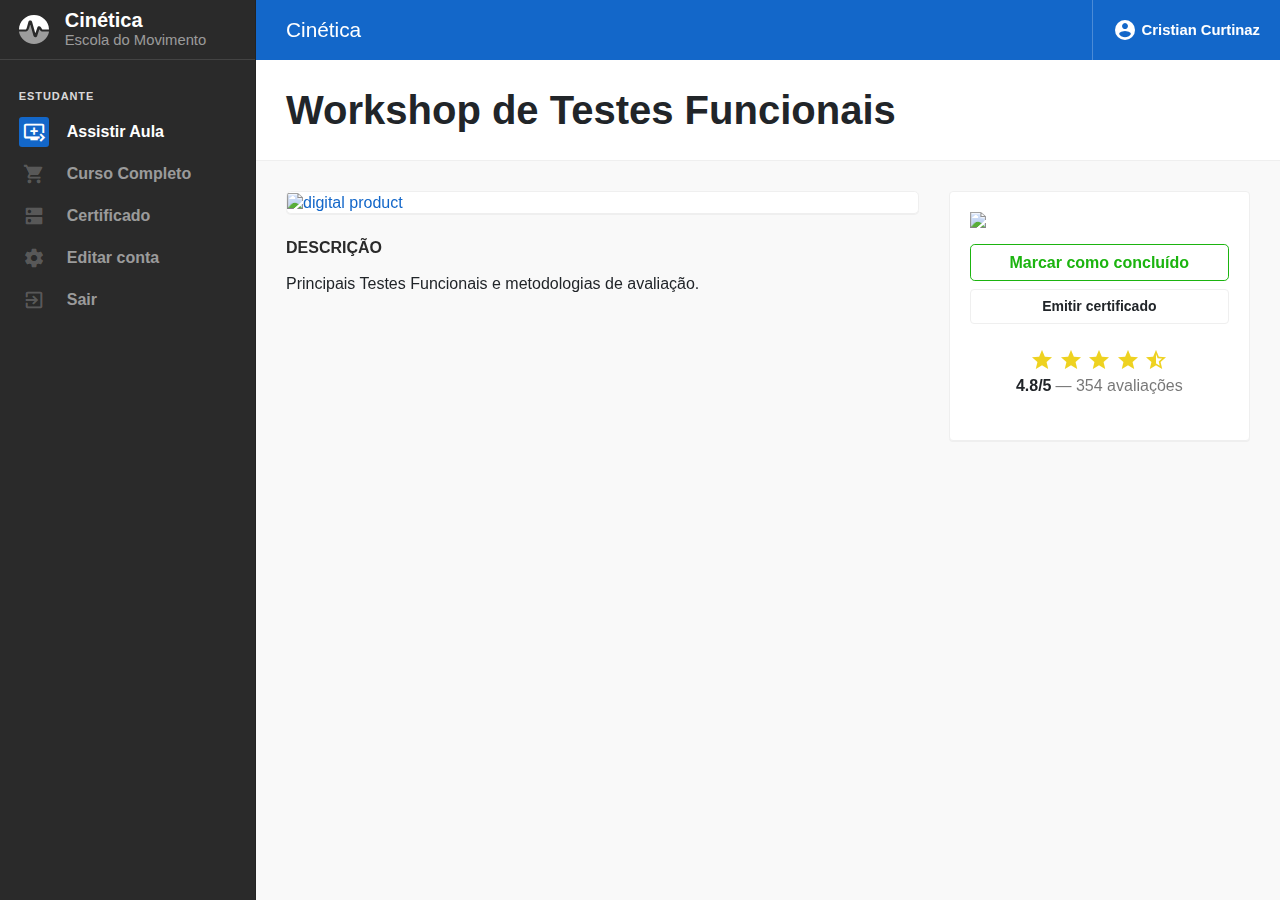
==== commit 54d88c21: "Versão 1" ====
--- a/index.html
+++ b/index.html
@@ -5,7 +5,7 @@
     <meta charset="utf-8">
     <meta http-equiv="X-UA-Compatible" content="IE=edge">
     <meta name="viewport" content="width=device-width, initial-scale=1, shrink-to-fit=no">
-    <title>Ruby on Rails - Beginner&#39;s Guide</title>
+    <title>Workshop de Testes Funcionais</title>
 
     <!-- Prevent the demo from appearing in search engines -->
     <meta name="robots" content="noindex">
@@ -229,7 +229,7 @@
 
                                 <div class="dropdown">
                                     <a href="#" data-toggle="dropdown" data-caret="false" class="dropdown-toggle navbar-toggler navbar-toggler-dashboard border-left d-flex align-items-center ml-navbar">
-                                        <span class="material-icons">laptop</span> My Dashboard
+                                        <span class="material-icons">account_circle</span>Cristian Curtinaz
                                     </a>
                                     <div id="company_menu" class="dropdown-menu dropdown-menu-right navbar-company-menu">
                                         <div class="dropdown-item d-flex align-items-center py-2 navbar-company-info py-3">
@@ -238,20 +238,20 @@
                                                 <img src="assets/images/frontted-logo-blue.svg" width="43" height="43" alt="avatar">
                                             </span>
                                             <span class="flex d-flex flex-column">
-                                                <strong class="h5 m-0">Adrian D.</strong>
-                                                <small class="text-muted text-uppercase">STUDENT</small>
+                                                <strong class="h5 m-0">Cristian C.</strong>
+                                                <small class="text-muted text-uppercase">ESTUDANTE</small>
                                             </span>
 
                                         </div>
                                         <div class="dropdown-divider"></div>
                                         <a class="dropdown-item d-flex align-items-center py-2" href="edit-account.html">
-                                            <span class="material-icons mr-2">account_circle</span> Edit Account
+                                            <span class="material-icons mr-2">account_circle</span> Editar conta
                                         </a>
                                         <a class="dropdown-item d-flex align-items-center py-2" href="#">
-                                            <span class="material-icons mr-2">settings</span> Settings
+                                            <span class="material-icons mr-2">settings</span> Configurações
                                         </a>
                                         <a class="dropdown-item d-flex align-items-center py-2" href="login.html">
-                                            <span class="material-icons mr-2">exit_to_app</span> Logout
+                                            <span class="material-icons mr-2">exit_to_app</span> Sair
                                         </a>
                                     </div>
                                 </div>
@@ -270,7 +270,7 @@
 
                     <div class="page__heading border-bottom">
                         <div class="container-fluid page__container d-flex align-items-center">
-                            <h1 class="mb-0">Ruby on Rails - Beginner&#39;s Guide</h1>
+                            <h1 class="mb-0">Workshop de Testes Funcionais</h1>
                         </div>
                     </div>
 
@@ -278,161 +278,26 @@
                         <div class="row">
                             <div class="col-lg-8">
                                 <a href="" class="dp-preview card">
-                                    <img src="assets/images/preview_1.0.png" alt="digital product" class="img-fluid">
+                                    <img src="https://trello-attachments.s3.amazonaws.com/605fabee0fd47879db19b6fc/60be4e4ed2e9e61bb9aa401d/20545830b75c56f31b3f66879f919d68/ss.png" alt="digital product" class="img-fluid">
                                     <span class="dp-preview__overlay">
-                                        <span class="btn btn-light">Preview</span>
+                                        <span class="btn btn-light">ASSISTIR</span>
                                     </span>
                                 </a>
-                                <div class="mb-3"><strong class="text-dark-gray">DESCRIPTION</strong></div>
+                                <div class="mb-3"><strong class="text-dark-gray">DESCRIÇÃO</strong></div>
                                 <p class="mb-3">
-                                    This course is for Rails newbies and anyone looking to get a solid foundation. It’s designed to teach you everything you need to start building web applications in Rails right away.
+                                    Principais Testes Funcionais e metodologias de avaliação.
                                 </p>
 
-
-                                <div class="">
-                                    <ul class="list-group list-lessons">
-                                        <li class="list-group-item d-flex">
-                                            <a href="#">1. Wireframe</a>
-                                            <div class="ml-auto d-flex align-items-center">
-                                                <span class="badge badge-success mr-2">FREE</span>
-                                                <span class="text-muted"><i class="material-icons icon-16pt icon-light">watch_later</i> 1:42</span>
-                                            </div>
-                                        </li>
-                                        <li class="list-group-item d-flex">
-                                            <a href="#">2. Design with Sketch</a>
-                                            <div class="ml-auto">
-                                                <span class="text-muted"><i class="material-icons icon-16pt icon-light">watch_later</i> 2:21</span>
-                                            </div>
-                                        </li>
-                                        <li class="list-group-item d-flex">
-                                            <a href="#">3. Build static HTML/CSS with Bootstrap 4</a>
-                                            <div class="ml-auto">
-                                                <span class="text-muted"><i class="material-icons icon-16pt icon-light">watch_later</i> 3:39</span>
-                                            </div>
-                                        </li>
-                                        <li class="list-group-item d-flex">
-                                            <a href="#">4. Rails New Application</a>
-                                            <div class="ml-auto">
-                                                <span class="text-muted"><i class="material-icons icon-16pt icon-light">watch_later</i> 1:24</span>
-                                            </div>
-                                        </li>
-                                        <li class="list-group-item d-flex">
-                                            <a href="#">5. Github and push your first commit.</a>
-                                            <div class="ml-auto">
-                                                <span class="text-muted"><i class="material-icons icon-16pt icon-light">watch_later</i> 1:37</span>
-                                            </div>
-                                        </li>
-                                        <li class="list-group-item d-flex">
-                                            <a href="#">6. Add Bootstrap 4 to Rails</a>
-                                            <div class="ml-auto">
-                                                <span class="text-muted"><i class="material-icons icon-16pt icon-light">watch_later</i> 2:11</span>
-                                            </div>
-                                        </li>
-                                        <li class="list-group-item d-flex">
-                                            <a href="#">7. Include Designed SASS assets</a>
-                                            <div class="ml-auto">
-                                                <span class="text-muted"><i class="material-icons icon-16pt icon-light">watch_later</i> 3:52</span>
-                                            </div>
-                                        </li>
-                                        <li class="list-group-item d-flex">
-                                            <a href="#">8. Basics of Routing</a>
-                                            <div class="ml-auto">
-                                                <span class="text-muted"><i class="material-icons icon-16pt icon-light">watch_later</i> 1:46</span>
-                                            </div>
-                                        </li>
-                                        <li class="list-group-item d-flex">
-                                            <a href="#">9. Postgres Database</a>
-                                            <div class="ml-auto">
-                                                <span class="text-muted"><i class="material-icons icon-16pt icon-light">watch_later</i> 1:42</span>
-                                            </div>
-                                        </li>
-                                        <li class="list-group-item d-flex">
-                                            <a href="#">10. Setup Authentification with Devise</a>
-                                            <div class="ml-auto">
-                                                <span class="text-muted"><i class="material-icons icon-16pt icon-light">watch_later</i> 1:42</span>
-                                            </div>
-                                        </li>
-                                        <li class="list-group-item d-flex">
-                                            <a href="#">11. Design &amp; Code the User Account</a>
-                                            <div class="ml-auto">
-                                                <span class="text-muted"><i class="material-icons icon-16pt icon-light">watch_later</i> 4:03</span>
-                                            </div>
-                                        </li>
-                                        <li class="list-group-item d-flex">
-                                            <a href="#">12. Scaffold a Discussions Feature with Rails</a>
-                                            <div class="ml-auto">
-                                                <span class="text-muted"><i class="material-icons icon-16pt icon-light">watch_later</i> 2:22</span>
-                                            </div>
-                                        </li>
-                                        <li class="list-group-item d-flex">
-                                            <a href="#">13. Refactoring and Refining</a>
-                                            <div class="ml-auto">
-                                                <span class="text-muted"><i class="material-icons icon-16pt icon-light">watch_later</i> 1:53</span>
-                                            </div>
-                                        </li>
-                                        <li class="list-group-item d-flex">
-                                            <a href="#">14. Validations</a>
-                                            <div class="ml-auto">
-                                                <span class="text-muted"><i class="material-icons icon-16pt icon-light">watch_later</i> 1:39</span>
-                                            </div>
-                                        </li>
-                                        <li class="list-group-item d-flex">
-                                            <a href="#">15. Rails Testing</a>
-                                            <div class="ml-auto">
-                                                <span class="text-muted"><i class="material-icons icon-16pt icon-light">watch_later</i> 1:42</span>
-                                            </div>
-                                        </li>
-                                        <li class="list-group-item d-flex">
-                                            <a href="#">16. Create Staging and Production Servers</a>
-                                            <div class="ml-auto">
-                                                <span class="text-muted"><i class="material-icons icon-16pt icon-light">watch_later</i> 1:42</span>
-                                            </div>
-                                        </li>
-                                        <li class="list-group-item d-flex">
-                                            <a href="#">17. Deploy your Rails App with Capistrano</a>
-                                            <div class="ml-auto">
-                                                <span class="text-muted"><i class="material-icons icon-16pt icon-light">watch_later</i> 1:42</span>
-                                            </div>
-                                        </li>
-                                    </ul>
-                                </div>
                             </div>
                             <div class="col-lg-4">
                                 <div class="card card-body">
                                     <div class="d-flex align-items-center mb-3">
-                                        <div class="dropdown">
-                                            <a href="#" class="dropdown-toggle text-body" data-toggle="dropdown">Monthly</a>
-                                            <div class="dropdown-menu py-0">
-                                                <div class="dropdown-item py-3 border-bottom d-flex flex-column">
-                                                    <div class="d-flex align-items-center mb-2">
-                                                        <span>Montly</span>
-                                                        <strong class="ml-auto h4 m-0">$49.00</strong>
-                                                    </div>
-                                                    <ul class="pl-4 mb-2 text-muted">
-                                                        <li>Use for a single month</li>
-                                                        <li>Basic access to app</li>
-                                                    </ul>
-                                                    <small class="text-muted">Read more about <a href="">Subscriptions</a></small>
-                                                </div>
-                                                <div class="dropdown-item py-3 d-flex flex-column">
-                                                    <div class="d-flex align-items-center mb-2">
-                                                        <span>Yearly</span>
-                                                        <span class="ml-auto h4 m-0">$599.00</span>
-                                                    </div>
-                                                    <ul class="pl-4 mb-2 text-muted">
-                                                        <li>Use for a year</li>
-                                                        <li>PRO acces to app</li>
-                                                    </ul>
-                                                    <small class="text-muted">Read more about <a href="">Subscriptions</a></small>
-                                                </div>
-                                            </div>
-                                        </div>
-                                        <div class="ml-auto h2 mb-0"><strong>$49.00</strong></div>
+                                       <img width="100%" src="https://cineticaedu.com/wp-content/uploads/2021/05/Agrupar-4-min.png">
                                     </div>
 
                                     <div class="mb-4">
-                                        <button class="btn btn-success btn-block btn-lg">Purchase</button>
-                                        <button class="btn btn-light btn-block">Preview</button>
+                                        <button class="btn btn-outline-success btn-block btn-lg">Marcar como concluído</button>
+                                        <button class="btn btn-light btn-block">Emitir certificado</button>
                                     </div>
 
                                     <div class="mb-4 text-center">
@@ -446,14 +311,14 @@
                                                 <a href="#" class="rating-link active"><i class="material-icons ">star_half</i></a>
                                             </span>
                                             <div class="d-flex align-items-center">
-                                                <strong>4.7/5</strong>
-                                                <span class="text-muted ml-1">&mdash; 4 reviews</span>
+                                                <strong>4.8/5</strong>
+                                                <span class="text-muted ml-1">&mdash; 354 avaliações</span>
                                             </div>
 
                                         </div>
                                     </div>
 
-                                    <div class="list-group list-group-flush mb-4">
+                                    <!-- <div class="list-group list-group-flush mb-4">
                                         <div class="list-group-item bg-transparent d-flex align-items-center px-0">
                                             <strong>Level</strong>
                                             <div class="ml-auto">Beginner</div>
@@ -474,7 +339,7 @@
                                             <li class="d-flex align-items-center pb-1"><i class="material-icons icon-16pt text-white mr-2">check_circle</i> 6 Months Support</li>
                                             <li class="d-flex align-items-center"><i class="material-icons icon-16pt text-white mr-2">check_circle</i> 100% Money Back Guarantee</li>
                                         </ul>
-                                    </div>
+                                    </div> -->
 
                                 </div>
                             </div>
@@ -554,7 +419,7 @@
                             </li>
                         </ul>
                     </div>
-                    
+
                 </div>
             </div>
         </div>
@@ -758,7 +623,7 @@
     <script src="assets/js/app.js"></script>
 
     <!-- App Settings (safe to remove) -->
-    <script src="assets/js/app-settings.js"></script>
+    <!-- <script src="assets/js/app-settings.js"></script> -->
 
 
 
